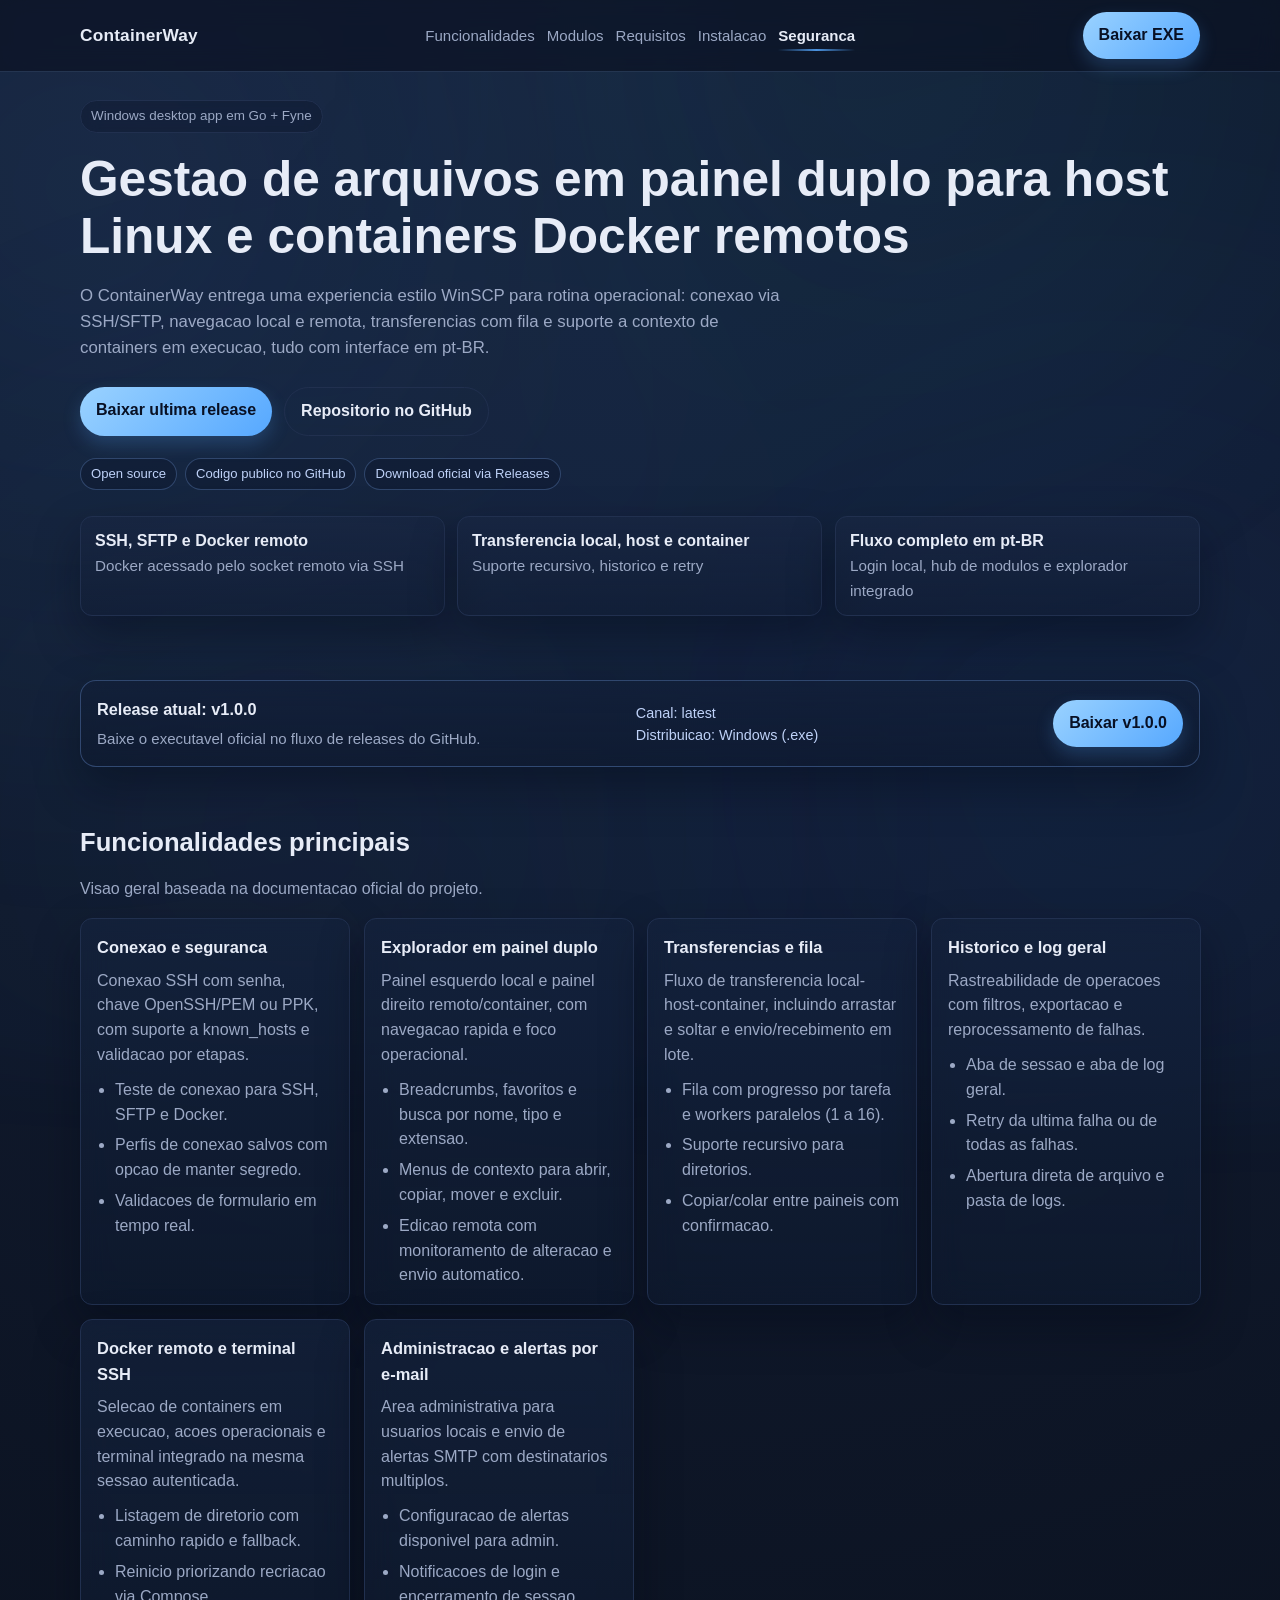
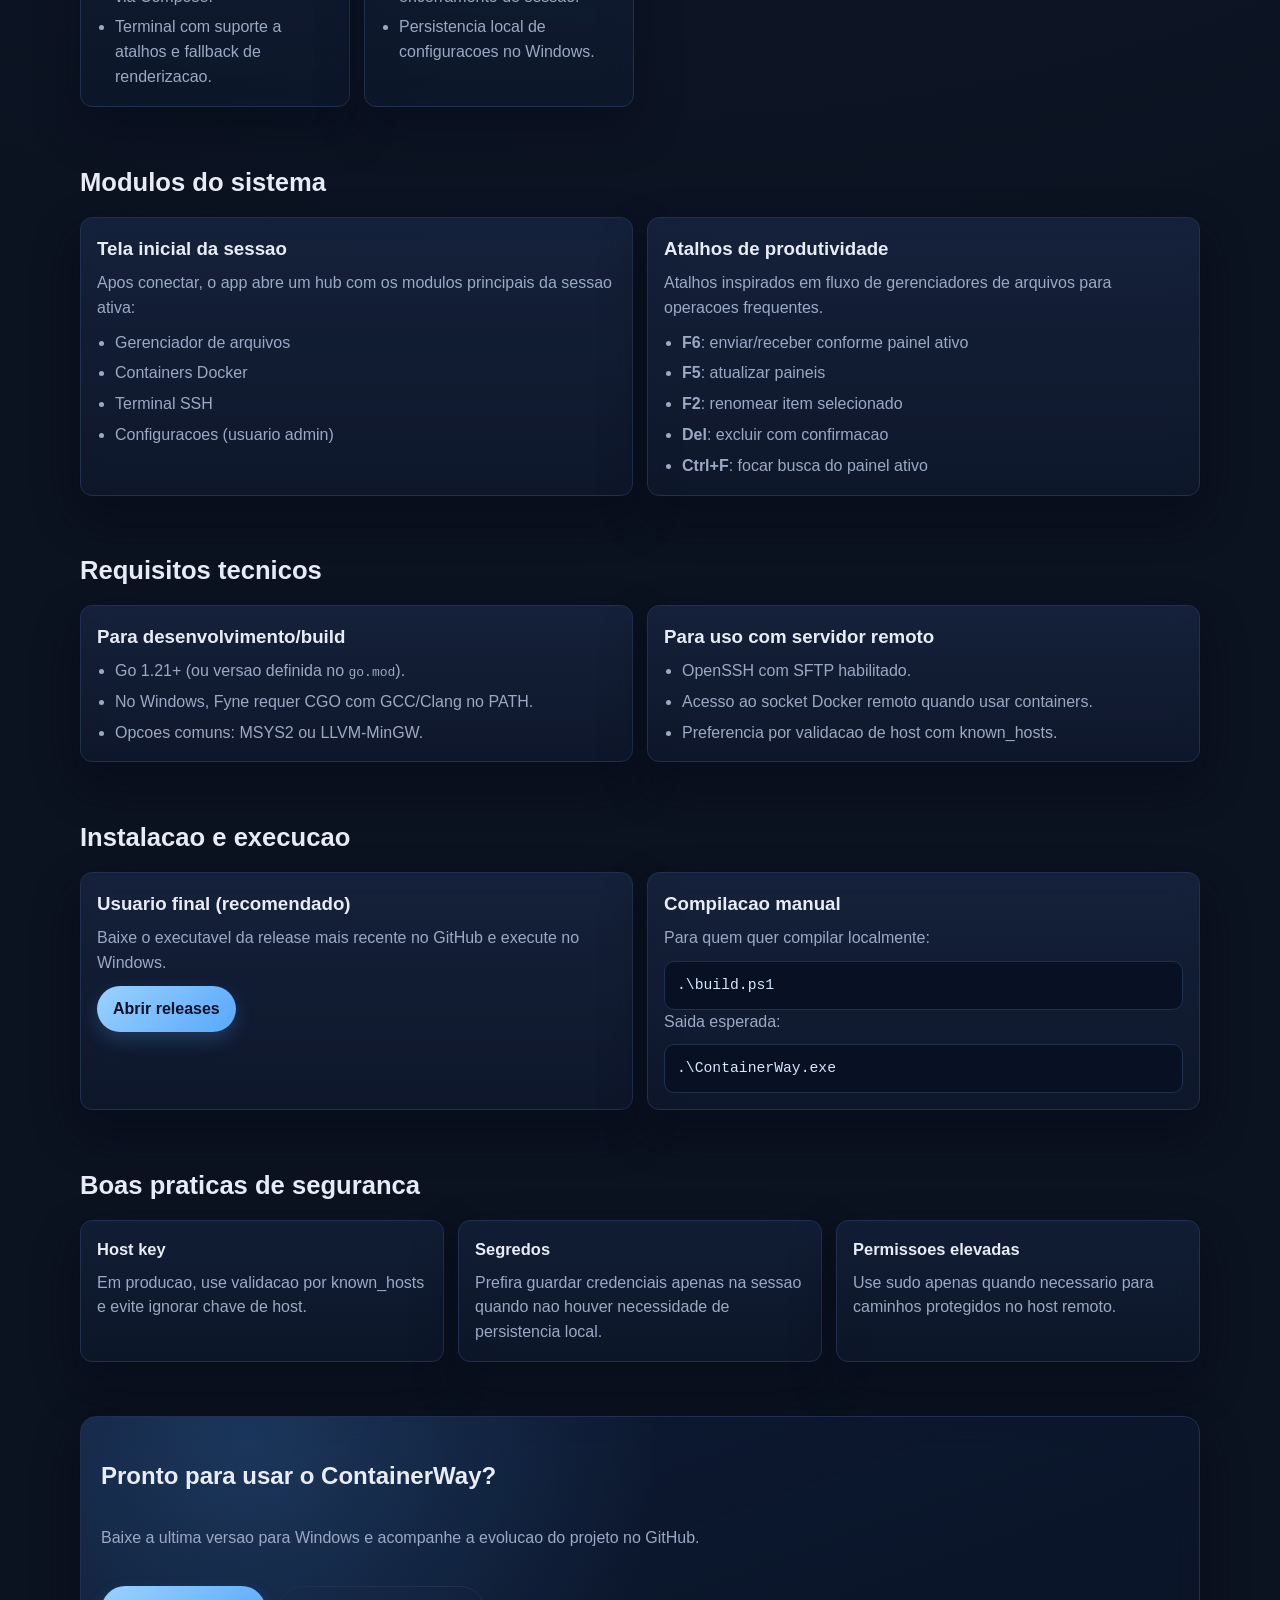
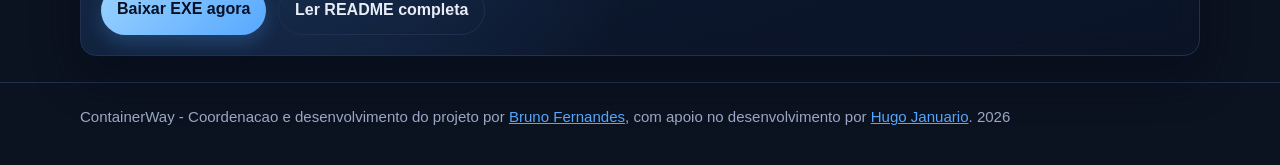
==== index.html @ e338712a "Create GitHub Pages landing for ContainerWay Add a dedicated gh-pages site with a modern, animated l" ====
<!doctype html>
<html lang="pt-BR">
<head>
  <meta charset="UTF-8">
  <meta name="viewport" content="width=device-width, initial-scale=1.0">
  <title>ContainerWay - Gestao de arquivos e containers remotos</title>
  <meta name="description" content="ContainerWay e um gestor de arquivos estilo WinSCP para Windows, com SSH, SFTP e Docker remoto via SSH.">
  <link rel="canonical" href="https://brunohf04.github.io/ContainerWay/">
  <meta property="og:type" content="website">
  <meta property="og:title" content="ContainerWay - Gestao de arquivos e containers remotos">
  <meta property="og:description" content="Gestor de arquivos estilo WinSCP para Windows com SSH, SFTP e Docker remoto via SSH.">
  <meta property="og:url" content="https://brunohf04.github.io/ContainerWay/">
  <meta property="og:image" content="https://raw.githubusercontent.com/BrunoHF04/ContainerWay/main/assets/containerway-banner-simple.png">
  <meta name="twitter:card" content="summary_large_image">
  <meta name="twitter:title" content="ContainerWay - Gestao de arquivos e containers remotos">
  <meta name="twitter:description" content="Gestor de arquivos estilo WinSCP para Windows com SSH, SFTP e Docker remoto via SSH.">
  <meta name="twitter:image" content="https://raw.githubusercontent.com/BrunoHF04/ContainerWay/main/assets/containerway-banner-simple.png">
  <link rel="icon" href="https://raw.githubusercontent.com/BrunoHF04/ContainerWay/main/assets/containerway-icon.png" type="image/png">
  <style>
    :root {
      --bg: #0b1220;
      --bg-soft: #111a2e;
      --bg-soft-2: #131f38;
      --bg-glass: rgba(17, 26, 46, 0.62);
      --text: #e7ecf7;
      --muted: #9ca9c5;
      --primary: #56a8ff;
      --primary-hover: #7ab9ff;
      --border: #21304f;
      --card: #0f182b;
      --shadow: 0 20px 45px rgba(3, 8, 20, 0.38);
      --radius-lg: 16px;
      --radius-md: 12px;
    }
    * { box-sizing: border-box; }
    html { scroll-behavior: smooth; }
    body {
      position: relative;
      overflow-x: hidden;
      margin: 0;
      font-family: "Segoe UI", Roboto, Helvetica, Arial, sans-serif;
      background: radial-gradient(circle at top, #17233d, var(--bg) 55%);
      color: var(--text);
      line-height: 1.55;
      text-rendering: optimizeLegibility;
    }
    body::before,
    body::after {
      content: "";
      position: fixed;
      inset: -20%;
      pointer-events: none;
      z-index: -1;
      filter: blur(48px);
      opacity: 0.35;
      animation: ambient-float 22s ease-in-out infinite alternate;
    }
    body::before {
      background:
        radial-gradient(circle at 20% 30%, rgba(86, 168, 255, 0.28), transparent 42%),
        radial-gradient(circle at 75% 75%, rgba(42, 127, 255, 0.22), transparent 46%);
      transform: translate3d(0, 0, 0) scale(1.04);
    }
    body::after {
      background:
        radial-gradient(circle at 65% 20%, rgba(29, 205, 191, 0.18), transparent 40%),
        radial-gradient(circle at 30% 80%, rgba(86, 168, 255, 0.16), transparent 44%);
      animation-duration: 28s;
      animation-direction: alternate-reverse;
      opacity: 0.28;
    }
    a { color: var(--primary); }
    .container { width: min(1120px, 92%); margin: 0 auto; }
    .tag {
      display: inline-block;
      border: 1px solid var(--border);
      background: rgba(17, 26, 46, 0.46);
      color: var(--muted);
      border-radius: 999px;
      font-size: 0.84rem;
      padding: 5px 10px;
      width: fit-content;
      justify-self: start;
      backdrop-filter: blur(8px) saturate(1.06);
      -webkit-backdrop-filter: blur(8px) saturate(1.06);
    }
    header {
      position: sticky;
      top: 0;
      z-index: 10;
      border-bottom: 1px solid rgba(95, 126, 176, 0.28);
      background: rgba(10, 16, 30, 0.62);
      backdrop-filter: blur(12px) saturate(1.1);
      -webkit-backdrop-filter: blur(12px) saturate(1.1);
      transition: background 220ms ease, border-color 220ms ease;
    }
    .header-inner {
      display: flex;
      align-items: center;
      justify-content: space-between;
      gap: 12px;
      padding: 12px 0;
    }
    .brand { font-size: 1.08rem; font-weight: 700; letter-spacing: 0.2px; }
    .menu {
      display: flex;
      flex-wrap: wrap;
      gap: 12px;
    }
    .menu a {
      text-decoration: none;
      color: var(--muted);
      font-size: 0.94rem;
      position: relative;
      transition: color 180ms ease;
    }
    .menu a::after {
      content: "";
      position: absolute;
      left: 0;
      bottom: -4px;
      width: 100%;
      height: 2px;
      background: linear-gradient(90deg, transparent, var(--primary), transparent);
      transform: scaleX(0);
      transform-origin: center;
      transition: transform 220ms ease;
      opacity: 0.85;
    }
    .menu a:hover { color: var(--text); }
    .menu a:hover::after { transform: scaleX(1); }
    .menu a.active {
      color: var(--text);
      font-weight: 600;
    }
    .menu a.active::after { transform: scaleX(1); }
    .btn {
      display: inline-block;
      text-decoration: none;
      color: #081024;
      background: linear-gradient(135deg, #9ad2ff, #56a8ff);
      padding: 11px 16px;
      border-radius: 999px;
      font-weight: 700;
      box-shadow: 0 8px 18px rgba(86, 168, 255, 0.22);
      transition: transform 160ms ease, filter 160ms ease, box-shadow 160ms ease;
    }
    .btn:hover {
      transform: translateY(-2px);
      filter: saturate(1.08);
      box-shadow: 0 12px 24px rgba(86, 168, 255, 0.3);
    }
    .btn-secondary {
      color: var(--text);
      background: transparent;
      border: 1px solid var(--border);
      box-shadow: none;
    }
    .btn-secondary:hover { background: var(--bg-soft); color: var(--text); }
    .hero {
      padding: 28px 0 36px;
      display: grid;
      gap: 18px;
    }
    h1 {
      margin: 0;
      line-height: 1.15;
      font-size: clamp(2rem, 4vw, 3.1rem);
    }
    .subtitle {
      color: var(--muted);
      max-width: 76ch;
      font-size: 1.05rem;
      margin: 0;
    }
    .actions { display: flex; flex-wrap: wrap; gap: 12px; margin-top: 8px; }
    .trust-points {
      margin-top: 4px;
      display: flex;
      flex-wrap: wrap;
      gap: 8px;
    }
    .trust-points span {
      border: 1px solid rgba(92, 124, 179, 0.42);
      background: rgba(15, 26, 48, 0.52);
      color: #bfd2f8;
      border-radius: 999px;
      padding: 5px 10px;
      font-size: 0.82rem;
      backdrop-filter: blur(8px);
      -webkit-backdrop-filter: blur(8px);
    }
    .stats {
      margin-top: 8px;
      display: grid;
      gap: 12px;
      grid-template-columns: repeat(auto-fit, minmax(200px, 1fr));
    }
    .stat {
      border: 1px solid var(--border);
      border-radius: var(--radius-md);
      padding: 12px 14px;
      background: linear-gradient(180deg, rgba(24, 38, 66, 0.74), rgba(17, 29, 53, 0.58));
      box-shadow: var(--shadow);
      transition: transform 200ms ease, border-color 200ms ease;
      backdrop-filter: blur(12px) saturate(1.05);
      -webkit-backdrop-filter: blur(12px) saturate(1.05);
      position: relative;
      isolation: isolate;
      overflow: hidden;
    }
    .stat::after {
      content: "";
      position: absolute;
      inset: 0;
      pointer-events: none;
      z-index: 0;
      background: radial-gradient(180px circle at var(--mx, 50%) var(--my, 50%), rgba(110, 193, 255, 0.2), transparent 62%);
      opacity: 0;
      transition: opacity 220ms ease;
    }
    .stat > * { position: relative; z-index: 1; }
    .stat:hover {
      transform: translateY(-4px);
      border-color: #3b5e95;
    }
    .stat:hover::after { opacity: 1; }
    .stat strong { display: block; font-size: 1rem; }
    .stat span { color: var(--muted); font-size: 0.95rem; }
    .section { padding: 28px 0; }
    .release-strip {
      border: 1px solid rgba(90, 125, 184, 0.45);
      background: linear-gradient(180deg, rgba(18, 31, 56, 0.72), rgba(14, 24, 44, 0.58));
      border-radius: var(--radius-lg);
      padding: 16px;
      display: grid;
      grid-template-columns: 1.3fr 1fr auto;
      gap: 12px;
      align-items: center;
      box-shadow: var(--shadow);
      backdrop-filter: blur(12px) saturate(1.07);
      -webkit-backdrop-filter: blur(12px) saturate(1.07);
    }
    .release-strip strong { font-size: 1.02rem; }
    .release-strip p {
      margin: 4px 0 0;
      color: var(--muted);
      font-size: 0.94rem;
    }
    .release-meta {
      color: #bfd2f8;
      font-size: 0.9rem;
    }
    .section h2 {
      margin: 0 0 14px;
      font-size: clamp(1.35rem, 2vw, 1.8rem);
    }
    .section-intro {
      margin: 0 0 16px;
      color: var(--muted);
      max-width: 75ch;
    }
    .grid {
      display: grid;
      grid-template-columns: repeat(auto-fit, minmax(240px, 1fr));
      gap: 14px;
    }
    .card {
      background: linear-gradient(180deg, rgba(20, 34, 60, 0.74), rgba(14, 26, 47, 0.58));
      border: 1px solid var(--border);
      border-radius: var(--radius-md);
      padding: 16px;
      box-shadow: var(--shadow);
      transition: transform 220ms ease, border-color 220ms ease, background 220ms ease;
      position: relative;
      overflow: hidden;
      backdrop-filter: blur(14px) saturate(1.07);
      -webkit-backdrop-filter: blur(14px) saturate(1.07);
    }
    .card::before {
      content: "";
      position: absolute;
      inset: -40% auto auto -15%;
      width: 220px;
      height: 220px;
      background: radial-gradient(circle, rgba(86, 168, 255, 0.17), transparent 58%);
      opacity: 0;
      transition: opacity 240ms ease;
      pointer-events: none;
    }
    .card::after {
      content: "";
      position: absolute;
      inset: 0;
      pointer-events: none;
      z-index: 0;
      background: radial-gradient(200px circle at var(--mx, 50%) var(--my, 50%), rgba(110, 193, 255, 0.2), transparent 64%);
      opacity: 0;
      transition: opacity 220ms ease;
    }
    .card > * { position: relative; z-index: 1; }
    .card:hover {
      transform: translateY(-5px);
      border-color: #4065a0;
    }
    .card:hover::before { opacity: 1; }
    .card:hover::after { opacity: 1; }
    .card h3 {
      margin: 0 0 8px;
      font-size: 1.03rem;
    }
    .card p { margin: 0; color: var(--muted); }
    .card ul {
      margin: 10px 0 0;
      padding-left: 18px;
      color: var(--muted);
    }
    .card li + li { margin-top: 6px; }
    .split {
      display: grid;
      gap: 14px;
      grid-template-columns: repeat(auto-fit, minmax(280px, 1fr));
    }
    .panel {
      border: 1px solid var(--border);
      background: linear-gradient(180deg, rgba(25, 39, 68, 0.74), rgba(16, 27, 50, 0.58));
      border-radius: var(--radius-md);
      padding: 16px;
      box-shadow: var(--shadow);
      transition: transform 220ms ease, border-color 220ms ease;
      backdrop-filter: blur(14px) saturate(1.06);
      -webkit-backdrop-filter: blur(14px) saturate(1.06);
      position: relative;
      isolation: isolate;
      overflow: hidden;
    }
    .panel::after {
      content: "";
      position: absolute;
      inset: 0;
      pointer-events: none;
      z-index: 0;
      background: radial-gradient(210px circle at var(--mx, 50%) var(--my, 50%), rgba(110, 193, 255, 0.18), transparent 64%);
      opacity: 0;
      transition: opacity 220ms ease;
    }
    .panel > * { position: relative; z-index: 1; }
    .panel:hover {
      transform: translateY(-4px);
      border-color: #4268a4;
    }
    .panel:hover::after { opacity: 1; }
    .panel h3 { margin: 0 0 8px; }
    .panel p { margin: 0 0 10px; color: var(--muted); }
    .panel ul { margin: 0; padding-left: 18px; color: var(--muted); }
    .panel li + li { margin-top: 6px; }
    pre {
      margin: 10px 0 0;
      padding: 12px;
      border-radius: 10px;
      background: #081023;
      border: 1px solid var(--border);
      overflow-x: auto;
      color: #d6e7ff;
      font-size: 0.92rem;
    }
    .cta-final {
      margin: 26px 0 10px;
      border: 1px solid var(--border);
      border-radius: var(--radius-lg);
      padding: 20px;
      background:
        radial-gradient(circle at 15% 12%, rgba(86, 168, 255, 0.2), transparent 42%),
        linear-gradient(160deg, rgba(16, 33, 65, 0.62), rgba(11, 22, 45, 0.5));
      display: grid;
      gap: 12px;
      box-shadow: var(--shadow);
      backdrop-filter: blur(14px) saturate(1.08);
      -webkit-backdrop-filter: blur(14px) saturate(1.08);
    }
    .reveal {
      opacity: 0;
      transform: translateY(22px);
      transition: opacity 560ms cubic-bezier(.22,.61,.36,1), transform 560ms cubic-bezier(.22,.61,.36,1);
    }
    .reveal.in-view {
      opacity: 1;
      transform: translateY(0);
    }
    .reveal-stage {
      opacity: 0;
      transform: translateY(18px) scale(0.985);
      filter: blur(3px);
      transition:
        opacity 620ms cubic-bezier(.22,.61,.36,1),
        transform 620ms cubic-bezier(.22,.61,.36,1),
        filter 620ms cubic-bezier(.22,.61,.36,1);
      will-change: opacity, transform, filter;
    }
    .reveal-stage.in-view {
      opacity: 1;
      transform: translateY(0) scale(1);
      filter: blur(0);
    }
    @keyframes fade-up {
      from { opacity: 0; transform: translateY(18px); }
      to { opacity: 1; transform: translateY(0); }
    }
    @keyframes ambient-float {
      0% { transform: translate3d(-2%, -1%, 0) scale(1.03); }
      50% { transform: translate3d(2%, 1.5%, 0) scale(1.07); }
      100% { transform: translate3d(-1%, 2%, 0) scale(1.05); }
    }
    @media (prefers-reduced-motion: reduce) {
      *, *::before, *::after {
        animation: none !important;
        transition: none !important;
      }
      .reveal, .reveal-stage { opacity: 1; transform: none; filter: none; }
    }
    @media (max-width: 930px) {
      .header-inner { justify-content: center; }
      .menu { justify-content: center; }
    }
    @media (max-width: 640px) {
      .header-inner { padding: 10px 0; }
      .hero { padding-top: 18px; }
      .actions .btn { width: 100%; text-align: center; }
    }
    @media (max-width: 900px) {
      .release-strip {
        grid-template-columns: 1fr;
      }
      .release-strip .btn {
        width: fit-content;
      }
    }
    footer {
      border-top: 1px solid var(--border);
      margin-top: 26px;
      padding: 22px 0 36px;
      color: var(--muted);
      font-size: 0.94rem;
    }
    .to-top {
      position: fixed;
      right: 22px;
      bottom: 22px;
      z-index: 40;
      border: 1px solid rgba(101, 138, 196, 0.5);
      background: rgba(16, 27, 49, 0.72);
      color: var(--text);
      border-radius: 999px;
      width: 48px;
      height: 48px;
      display: inline-flex;
      align-items: center;
      justify-content: center;
      font-size: 1.3rem;
      font-weight: 700;
      line-height: 1;
      cursor: pointer;
      opacity: 0;
      transform: translateY(10px);
      pointer-events: none;
      box-shadow: 0 10px 25px rgba(6, 11, 24, 0.38);
      backdrop-filter: blur(10px) saturate(1.08);
      -webkit-backdrop-filter: blur(10px) saturate(1.08);
      transition: opacity 220ms ease, transform 220ms ease, background 200ms ease;
    }
    .to-top:hover {
      background: rgba(24, 41, 73, 0.85);
      transform: translateY(7px);
    }
    .to-top.show {
      opacity: 1;
      transform: translateY(0);
      pointer-events: auto;
    }
    @media (max-width: 640px) {
      .to-top {
        right: 14px;
        bottom: 14px;
        width: 44px;
        height: 44px;
        font-size: 1.2rem;
      }
    }
  </style>
</head>
<body>
  <header>
    <div class="container header-inner">
      <div class="brand">ContainerWay</div>
      <nav class="menu" aria-label="Navegacao principal">
        <a href="#funcionalidades">Funcionalidades</a>
        <a href="#modulos">Modulos</a>
        <a href="#requisitos">Requisitos</a>
        <a href="#instalacao">Instalacao</a>
        <a href="#seguranca">Seguranca</a>
      </nav>
      <a class="btn" href="https://github.com/BrunoHF04/ContainerWay/releases/latest" target="_blank" rel="noopener noreferrer">Baixar EXE</a>
    </div>
  </header>

  <main class="container">
    <section class="hero reveal">
      <span class="tag">Windows desktop app em Go + Fyne</span>
      <h1>Gestao de arquivos em painel duplo para host Linux e containers Docker remotos</h1>
      <p class="subtitle">
        O ContainerWay entrega uma experiencia estilo WinSCP para rotina operacional: conexao via SSH/SFTP, navegacao local e remota,
        transferencias com fila e suporte a contexto de containers em execucao, tudo com interface em pt-BR.
      </p>
      <div class="actions">
        <a class="btn" href="https://github.com/BrunoHF04/ContainerWay/releases/latest" target="_blank" rel="noopener noreferrer">Baixar ultima release</a>
        <a class="btn btn-secondary" href="https://github.com/BrunoHF04/ContainerWay" target="_blank" rel="noopener noreferrer">Repositorio no GitHub</a>
      </div>
      <div class="trust-points">
        <span>Open source</span>
        <span>Codigo publico no GitHub</span>
        <span>Download oficial via Releases</span>
      </div>
      <div class="stats">
        <div class="stat"><strong>SSH, SFTP e Docker remoto</strong><span>Docker acessado pelo socket remoto via SSH</span></div>
        <div class="stat"><strong>Transferencia local, host e container</strong><span>Suporte recursivo, historico e retry</span></div>
        <div class="stat"><strong>Fluxo completo em pt-BR</strong><span>Login local, hub de modulos e explorador integrado</span></div>
      </div>
    </section>

    <section id="release" class="section reveal">
      <div class="release-strip">
        <div>
          <strong>Release atual: v1.0.0</strong>
          <p>Baixe o executavel oficial no fluxo de releases do GitHub.</p>
        </div>
        <div class="release-meta">
          Canal: latest<br>
          Distribuicao: Windows (.exe)
        </div>
        <a class="btn" href="https://github.com/BrunoHF04/ContainerWay/releases/latest" target="_blank" rel="noopener noreferrer">Baixar v1.0.0</a>
      </div>
    </section>

    <section id="funcionalidades" class="section reveal">
      <h2>Funcionalidades principais</h2>
      <p class="section-intro">Visao geral baseada na documentacao oficial do projeto.</p>
      <div class="grid">
        <article class="card">
          <h3>Conexao e seguranca</h3>
          <p>Conexao SSH com senha, chave OpenSSH/PEM ou PPK, com suporte a known_hosts e validacao por etapas.</p>
          <ul>
            <li>Teste de conexao para SSH, SFTP e Docker.</li>
            <li>Perfis de conexao salvos com opcao de manter segredo.</li>
            <li>Validacoes de formulario em tempo real.</li>
          </ul>
        </article>
        <article class="card">
          <h3>Explorador em painel duplo</h3>
          <p>Painel esquerdo local e painel direito remoto/container, com navegacao rapida e foco operacional.</p>
          <ul>
            <li>Breadcrumbs, favoritos e busca por nome, tipo e extensao.</li>
            <li>Menus de contexto para abrir, copiar, mover e excluir.</li>
            <li>Edicao remota com monitoramento de alteracao e envio automatico.</li>
          </ul>
        </article>
        <article class="card">
          <h3>Transferencias e fila</h3>
          <p>Fluxo de transferencia local-host-container, incluindo arrastar e soltar e envio/recebimento em lote.</p>
          <ul>
            <li>Fila com progresso por tarefa e workers paralelos (1 a 16).</li>
            <li>Suporte recursivo para diretorios.</li>
            <li>Copiar/colar entre paineis com confirmacao.</li>
          </ul>
        </article>
        <article class="card">
          <h3>Historico e log geral</h3>
          <p>Rastreabilidade de operacoes com filtros, exportacao e reprocessamento de falhas.</p>
          <ul>
            <li>Aba de sessao e aba de log geral.</li>
            <li>Retry da ultima falha ou de todas as falhas.</li>
            <li>Abertura direta de arquivo e pasta de logs.</li>
          </ul>
        </article>
        <article class="card">
          <h3>Docker remoto e terminal SSH</h3>
          <p>Selecao de containers em execucao, acoes operacionais e terminal integrado na mesma sessao autenticada.</p>
          <ul>
            <li>Listagem de diretorio com caminho rapido e fallback.</li>
            <li>Reinicio priorizando recriacao via Compose.</li>
            <li>Terminal com suporte a atalhos e fallback de renderizacao.</li>
          </ul>
        </article>
        <article class="card">
          <h3>Administracao e alertas por e-mail</h3>
          <p>Area administrativa para usuarios locais e envio de alertas SMTP com destinatarios multiplos.</p>
          <ul>
            <li>Configuracao de alertas disponivel para admin.</li>
            <li>Notificacoes de login e encerramento de sessao.</li>
            <li>Persistencia local de configuracoes no Windows.</li>
          </ul>
        </article>
      </div>
    </section>

    <section id="modulos" class="section reveal">
      <h2>Modulos do sistema</h2>
      <div class="split">
        <article class="panel">
          <h3>Tela inicial da sessao</h3>
          <p>Apos conectar, o app abre um hub com os modulos principais da sessao ativa:</p>
          <ul>
            <li>Gerenciador de arquivos</li>
            <li>Containers Docker</li>
            <li>Terminal SSH</li>
            <li>Configuracoes (usuario admin)</li>
          </ul>
        </article>
        <article class="panel">
          <h3>Atalhos de produtividade</h3>
          <p>Atalhos inspirados em fluxo de gerenciadores de arquivos para operacoes frequentes.</p>
          <ul>
            <li><strong>F6</strong>: enviar/receber conforme painel ativo</li>
            <li><strong>F5</strong>: atualizar paineis</li>
            <li><strong>F2</strong>: renomear item selecionado</li>
            <li><strong>Del</strong>: excluir com confirmacao</li>
            <li><strong>Ctrl+F</strong>: focar busca do painel ativo</li>
          </ul>
        </article>
      </div>
    </section>

    <section id="requisitos" class="section reveal">
      <h2>Requisitos tecnicos</h2>
      <div class="split">
        <article class="panel">
          <h3>Para desenvolvimento/build</h3>
          <ul>
            <li>Go 1.21+ (ou versao definida no <code>go.mod</code>).</li>
            <li>No Windows, Fyne requer CGO com GCC/Clang no PATH.</li>
            <li>Opcoes comuns: MSYS2 ou LLVM-MinGW.</li>
          </ul>
        </article>
        <article class="panel">
          <h3>Para uso com servidor remoto</h3>
          <ul>
            <li>OpenSSH com SFTP habilitado.</li>
            <li>Acesso ao socket Docker remoto quando usar containers.</li>
            <li>Preferencia por validacao de host com known_hosts.</li>
          </ul>
        </article>
      </div>
    </section>

    <section id="instalacao" class="section reveal">
      <h2>Instalacao e execucao</h2>
      <div class="split">
        <article class="panel">
          <h3>Usuario final (recomendado)</h3>
          <p>Baixe o executavel da release mais recente no GitHub e execute no Windows.</p>
          <div class="actions">
            <a class="btn" href="https://github.com/BrunoHF04/ContainerWay/releases/latest" target="_blank" rel="noopener noreferrer">Abrir releases</a>
          </div>
        </article>
        <article class="panel">
          <h3>Compilacao manual</h3>
          <p>Para quem quer compilar localmente:</p>
          <pre>.\build.ps1</pre>
          <p>Saida esperada:</p>
          <pre>.\ContainerWay.exe</pre>
        </article>
      </div>
    </section>

    <section id="seguranca" class="section reveal">
      <h2>Boas praticas de seguranca</h2>
      <div class="grid">
        <article class="card">
          <h3>Host key</h3>
          <p>Em producao, use validacao por known_hosts e evite ignorar chave de host.</p>
        </article>
        <article class="card">
          <h3>Segredos</h3>
          <p>Prefira guardar credenciais apenas na sessao quando nao houver necessidade de persistencia local.</p>
        </article>
        <article class="card">
          <h3>Permissoes elevadas</h3>
          <p>Use sudo apenas quando necessario para caminhos protegidos no host remoto.</p>
        </article>
      </div>
    </section>

    <section class="cta-final reveal">
      <h2>Pronto para usar o ContainerWay?</h2>
      <p class="section-intro">
        Baixe a ultima versao para Windows e acompanhe a evolucao do projeto no GitHub.
      </p>
      <div class="actions">
        <a class="btn" href="https://github.com/BrunoHF04/ContainerWay/releases/latest" target="_blank" rel="noopener noreferrer">Baixar EXE agora</a>
        <a class="btn btn-secondary" href="https://github.com/BrunoHF04/ContainerWay/blob/main/README.md" target="_blank" rel="noopener noreferrer">Ler README completa</a>
      </div>
    </section>
  </main>

  <footer>
    <div class="container">
      ContainerWay - Coordenacao e desenvolvimento do projeto por <a href="https://bruno-fernandes.online" target="_blank" rel="noopener noreferrer">Bruno Fernandes</a>, com apoio no desenvolvimento por <a href="https://hugojanuario.online" target="_blank" rel="noopener noreferrer">Hugo Januario</a>. <span id="year"></span>
    </div>
  </footer>
  <button class="to-top" id="toTopButton" type="button" aria-label="Voltar ao inicio da pagina" title="Voltar ao inicio">&#8593;</button>

  <script>
    document.getElementById("year").textContent = new Date().getFullYear();

    const revealTargets = document.querySelectorAll(".reveal");
    const observer = new IntersectionObserver((entries) => {
      for (const entry of entries) {
        if (entry.isIntersecting) {
          entry.target.classList.add("in-view");
          observer.unobserve(entry.target);
        }
      }
    }, {
      threshold: 0.22,
      rootMargin: "0px 0px -12% 0px"
    });
    revealTargets.forEach((target) => observer.observe(target));

    const stagedTargets = document.querySelectorAll(
      ".hero > *, .stats .stat, .grid .card, .split .panel, .cta-final .actions > *"
    );
    stagedTargets.forEach((element, index) => {
      element.classList.add("reveal-stage");
      element.style.transitionDelay = `${(index % 6) * 70}ms`;
    });

    const stagedObserver = new IntersectionObserver((entries) => {
      for (const entry of entries) {
        if (entry.isIntersecting) {
          entry.target.classList.add("in-view");
          stagedObserver.unobserve(entry.target);
        }
      }
    }, {
      threshold: 0.28,
      rootMargin: "0px 0px -10% 0px"
    });
    stagedTargets.forEach((target) => stagedObserver.observe(target));

    const glowCards = document.querySelectorAll(".stat, .card, .panel");
    glowCards.forEach((card) => {
      card.addEventListener("mousemove", (event) => {
        const rect = card.getBoundingClientRect();
        const x = event.clientX - rect.left;
        const y = event.clientY - rect.top;
        card.style.setProperty("--mx", `${x}px`);
        card.style.setProperty("--my", `${y}px`);
      });
    });

    const toTopButton = document.getElementById("toTopButton");
    const toggleToTopButton = () => {
      const shouldShow = window.scrollY > 320;
      toTopButton.classList.toggle("show", shouldShow);
    };
    window.addEventListener("scroll", toggleToTopButton, { passive: true });
    toggleToTopButton();

    toTopButton.addEventListener("click", () => {
      window.scrollTo({ top: 0, behavior: "smooth" });
    });

    const navLinks = document.querySelectorAll(".menu a");
    const sectionMap = new Map();
    navLinks.forEach((link) => {
      const hash = link.getAttribute("href");
      if (hash && hash.startsWith("#")) {
        const section = document.querySelector(hash);
        if (section) sectionMap.set(section, link);
      }
    });
    const navObserver = new IntersectionObserver((entries) => {
      entries.forEach((entry) => {
        const link = sectionMap.get(entry.target);
        if (!link) return;
        if (entry.isIntersecting) {
          navLinks.forEach((item) => item.classList.remove("active"));
          link.classList.add("active");
        }
      });
    }, {
      threshold: 0.55,
      rootMargin: "-20% 0px -30% 0px"
    });
    sectionMap.forEach((_, section) => navObserver.observe(section));
  </script>
</body>
</html>
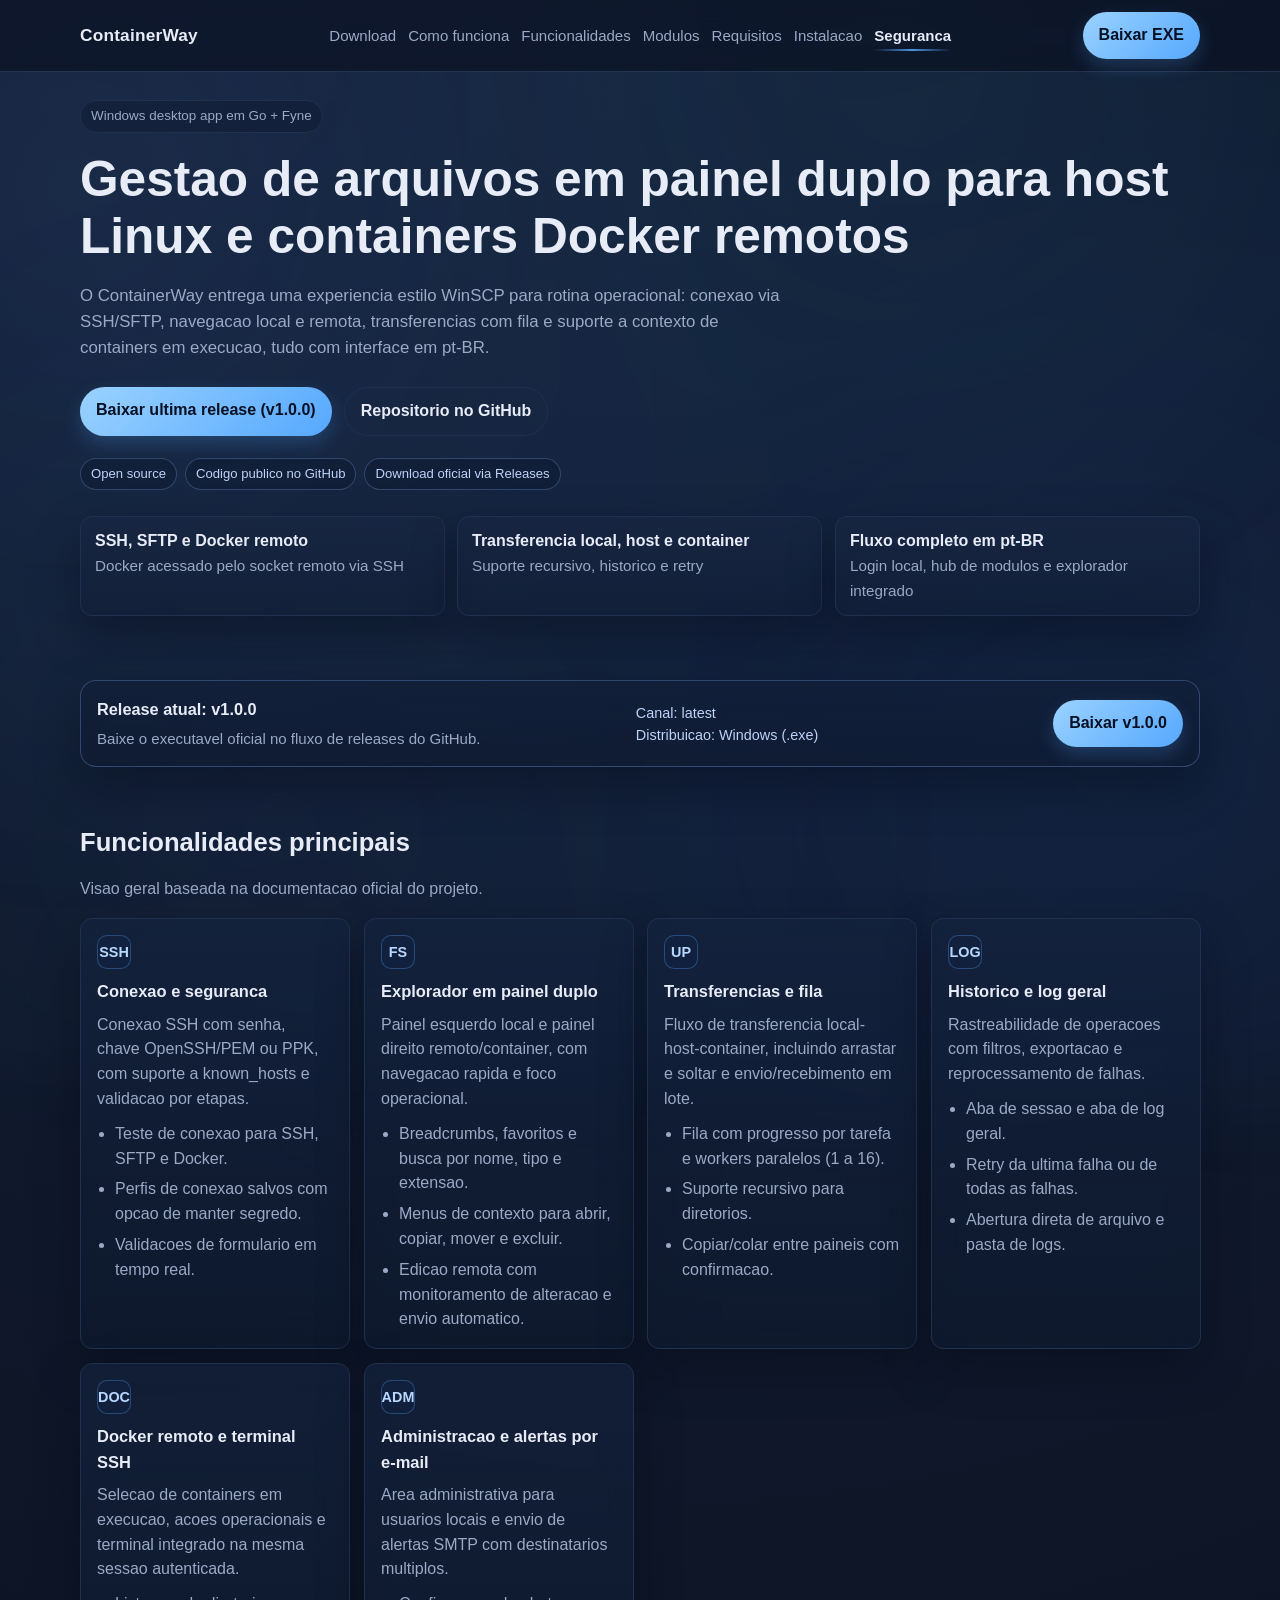
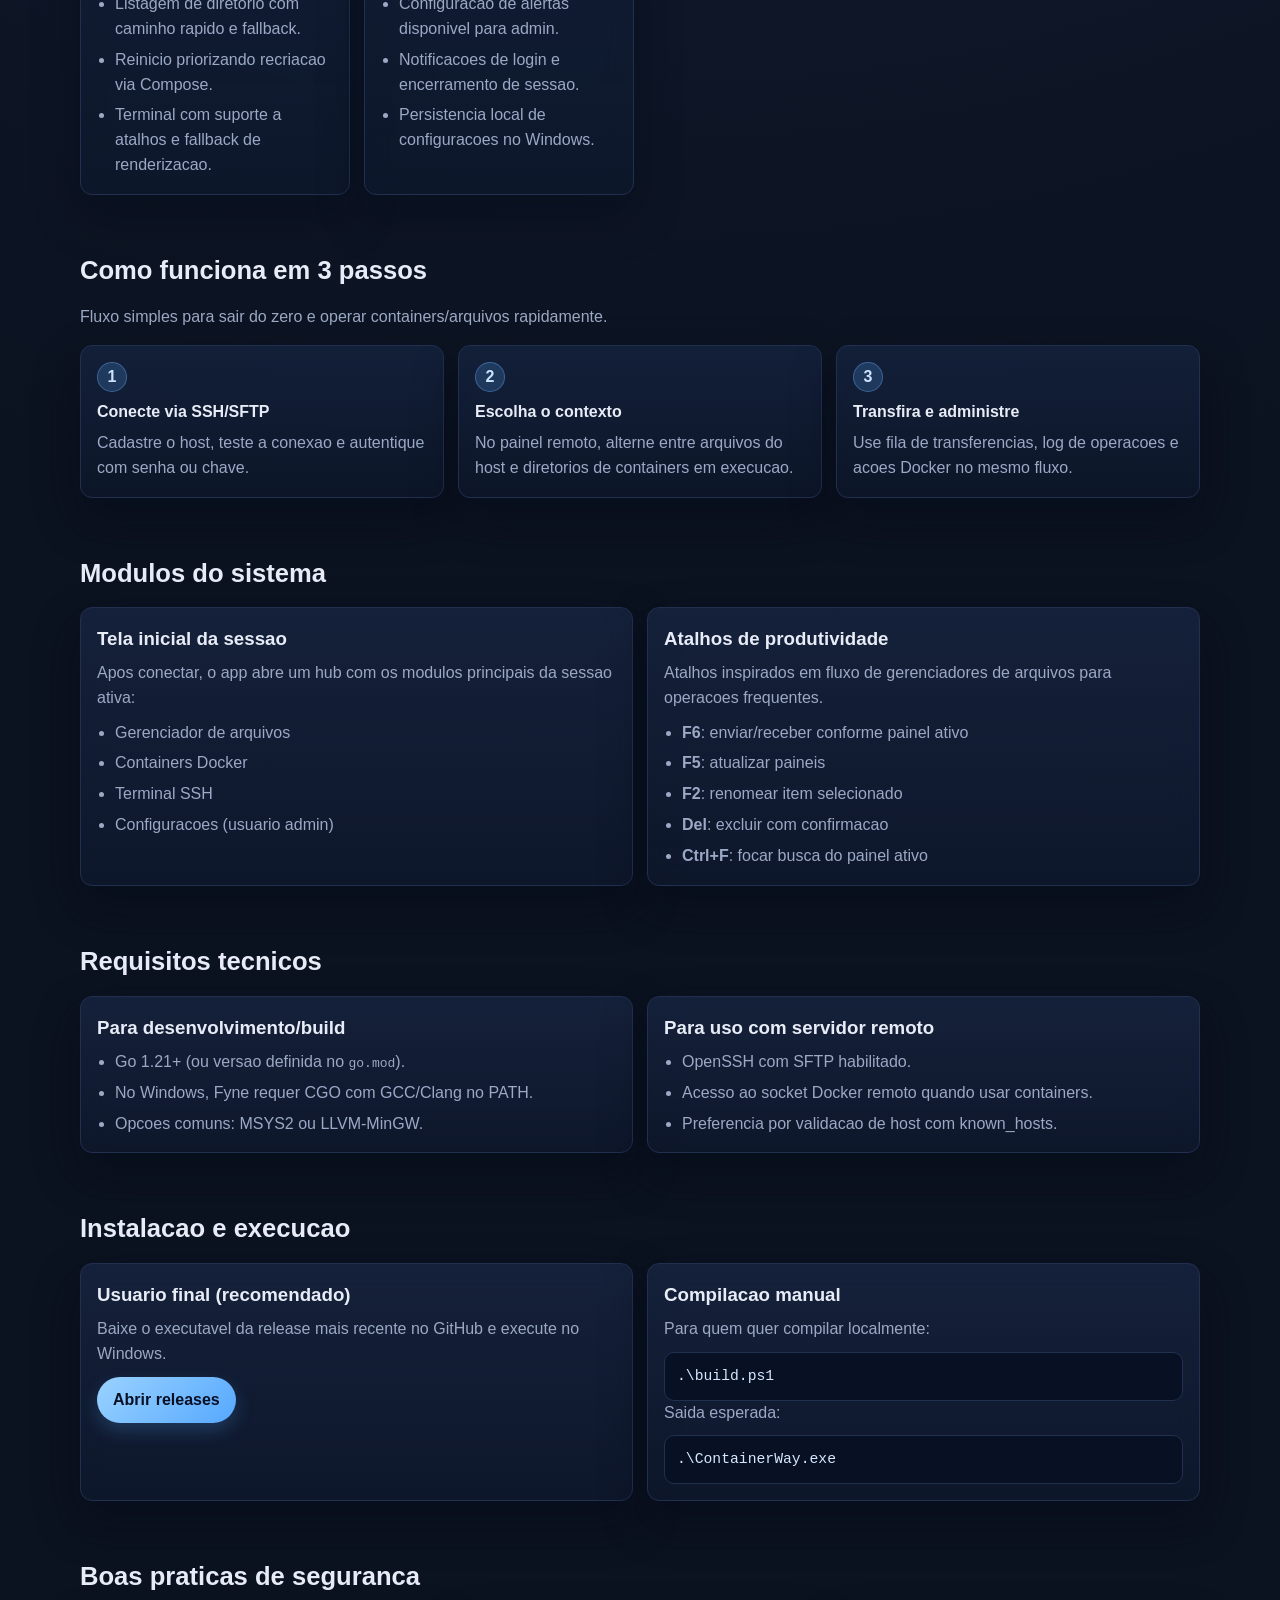
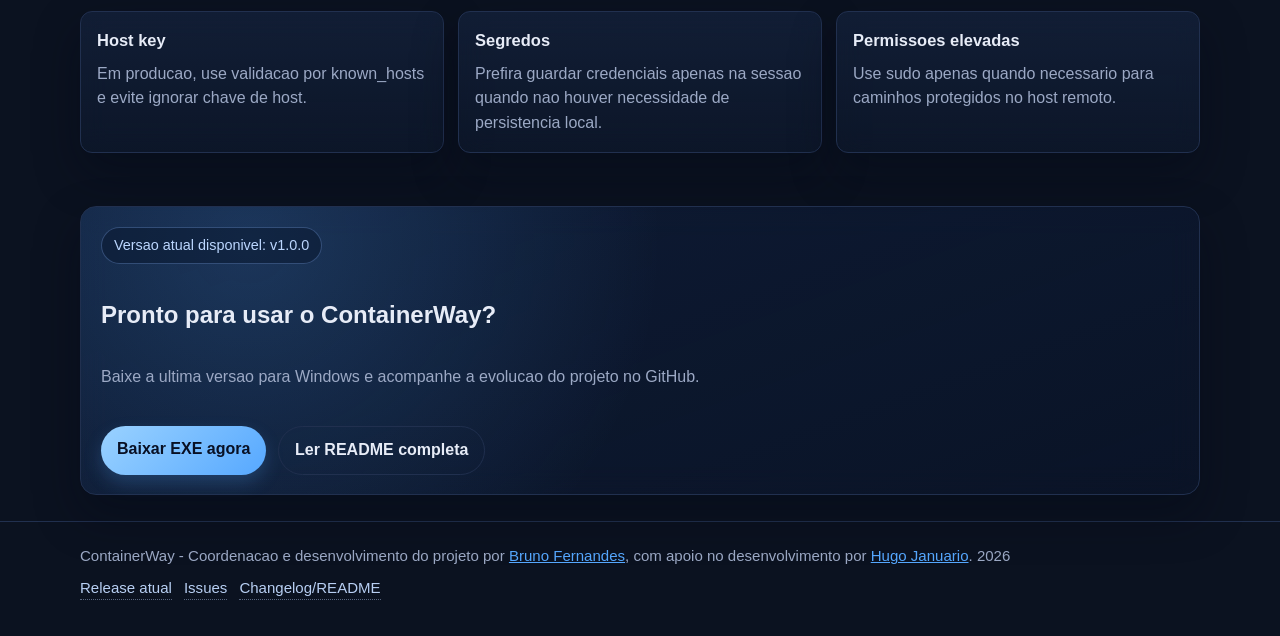
==== commit 43a8db7b: "Improve gh-pages landing with clearer download flow. Highlight the latest release CTA, add a 3-step " ====
--- a/index.html
+++ b/index.html
@@ -309,6 +309,20 @@
       margin: 0 0 8px;
       font-size: 1.03rem;
     }
+    .card-icon {
+      display: inline-flex;
+      align-items: center;
+      justify-content: center;
+      width: 34px;
+      height: 34px;
+      margin-bottom: 10px;
+      border-radius: 10px;
+      border: 1px solid rgba(86, 168, 255, 0.32);
+      background: rgba(18, 34, 63, 0.72);
+      color: #b9d8ff;
+      font-weight: 700;
+      font-size: 0.9rem;
+    }
     .card p { margin: 0; color: var(--muted); }
     .card ul {
       margin: 10px 0 0;
@@ -377,6 +391,66 @@
       box-shadow: var(--shadow);
       backdrop-filter: blur(14px) saturate(1.08);
       -webkit-backdrop-filter: blur(14px) saturate(1.08);
+    }
+    .cta-kicker {
+      display: inline-flex;
+      align-items: center;
+      gap: 8px;
+      width: fit-content;
+      color: #bcd7ff;
+      font-size: 0.9rem;
+      border: 1px solid rgba(95, 131, 188, 0.45);
+      border-radius: 999px;
+      padding: 6px 12px;
+      background: rgba(12, 26, 50, 0.58);
+    }
+    .steps {
+      display: grid;
+      grid-template-columns: repeat(auto-fit, minmax(220px, 1fr));
+      gap: 14px;
+    }
+    .step {
+      border: 1px solid var(--border);
+      border-radius: var(--radius-md);
+      background: linear-gradient(180deg, rgba(22, 37, 66, 0.72), rgba(14, 25, 46, 0.58));
+      padding: 16px;
+      box-shadow: var(--shadow);
+    }
+    .step-number {
+      display: inline-flex;
+      align-items: center;
+      justify-content: center;
+      width: 30px;
+      height: 30px;
+      border-radius: 999px;
+      background: rgba(86, 168, 255, 0.2);
+      color: #cde3ff;
+      font-weight: 700;
+      margin-bottom: 8px;
+      border: 1px solid rgba(95, 143, 214, 0.5);
+    }
+    .step h3 {
+      margin: 0 0 6px;
+      font-size: 1rem;
+    }
+    .step p {
+      margin: 0;
+      color: var(--muted);
+    }
+    .footer-links {
+      margin-top: 8px;
+      display: flex;
+      flex-wrap: wrap;
+      gap: 12px;
+    }
+    .footer-links a {
+      color: #b8cff3;
+      text-decoration: none;
+      border-bottom: 1px dotted rgba(184, 207, 243, 0.45);
+    }
+    .footer-links a:hover {
+      color: #d9e9ff;
+      border-bottom-color: rgba(217, 233, 255, 0.8);
     }
     .reveal {
       opacity: 0;
@@ -493,6 +567,8 @@
     <div class="container header-inner">
       <div class="brand">ContainerWay</div>
       <nav class="menu" aria-label="Navegacao principal">
+        <a href="#release">Download</a>
+        <a href="#como-funciona">Como funciona</a>
         <a href="#funcionalidades">Funcionalidades</a>
         <a href="#modulos">Modulos</a>
         <a href="#requisitos">Requisitos</a>
@@ -512,7 +588,7 @@
         transferencias com fila e suporte a contexto de containers em execucao, tudo com interface em pt-BR.
       </p>
       <div class="actions">
-        <a class="btn" href="https://github.com/BrunoHF04/ContainerWay/releases/latest" target="_blank" rel="noopener noreferrer">Baixar ultima release</a>
+        <a class="btn" href="https://github.com/BrunoHF04/ContainerWay/releases/latest" target="_blank" rel="noopener noreferrer">Baixar ultima release (v1.0.0)</a>
         <a class="btn btn-secondary" href="https://github.com/BrunoHF04/ContainerWay" target="_blank" rel="noopener noreferrer">Repositorio no GitHub</a>
       </div>
       <div class="trust-points">
@@ -546,6 +622,7 @@
       <p class="section-intro">Visao geral baseada na documentacao oficial do projeto.</p>
       <div class="grid">
         <article class="card">
+          <span class="card-icon" aria-hidden="true">SSH</span>
           <h3>Conexao e seguranca</h3>
           <p>Conexao SSH com senha, chave OpenSSH/PEM ou PPK, com suporte a known_hosts e validacao por etapas.</p>
           <ul>
@@ -555,6 +632,7 @@
           </ul>
         </article>
         <article class="card">
+          <span class="card-icon" aria-hidden="true">FS</span>
           <h3>Explorador em painel duplo</h3>
           <p>Painel esquerdo local e painel direito remoto/container, com navegacao rapida e foco operacional.</p>
           <ul>
@@ -564,6 +642,7 @@
           </ul>
         </article>
         <article class="card">
+          <span class="card-icon" aria-hidden="true">UP</span>
           <h3>Transferencias e fila</h3>
           <p>Fluxo de transferencia local-host-container, incluindo arrastar e soltar e envio/recebimento em lote.</p>
           <ul>
@@ -573,6 +652,7 @@
           </ul>
         </article>
         <article class="card">
+          <span class="card-icon" aria-hidden="true">LOG</span>
           <h3>Historico e log geral</h3>
           <p>Rastreabilidade de operacoes com filtros, exportacao e reprocessamento de falhas.</p>
           <ul>
@@ -582,6 +662,7 @@
           </ul>
         </article>
         <article class="card">
+          <span class="card-icon" aria-hidden="true">DOC</span>
           <h3>Docker remoto e terminal SSH</h3>
           <p>Selecao de containers em execucao, acoes operacionais e terminal integrado na mesma sessao autenticada.</p>
           <ul>
@@ -591,6 +672,7 @@
           </ul>
         </article>
         <article class="card">
+          <span class="card-icon" aria-hidden="true">ADM</span>
           <h3>Administracao e alertas por e-mail</h3>
           <p>Area administrativa para usuarios locais e envio de alertas SMTP com destinatarios multiplos.</p>
           <ul>
@@ -598,6 +680,28 @@
             <li>Notificacoes de login e encerramento de sessao.</li>
             <li>Persistencia local de configuracoes no Windows.</li>
           </ul>
+        </article>
+      </div>
+    </section>
+
+    <section id="como-funciona" class="section reveal">
+      <h2>Como funciona em 3 passos</h2>
+      <p class="section-intro">Fluxo simples para sair do zero e operar containers/arquivos rapidamente.</p>
+      <div class="steps">
+        <article class="step">
+          <span class="step-number">1</span>
+          <h3>Conecte via SSH/SFTP</h3>
+          <p>Cadastre o host, teste a conexao e autentique com senha ou chave.</p>
+        </article>
+        <article class="step">
+          <span class="step-number">2</span>
+          <h3>Escolha o contexto</h3>
+          <p>No painel remoto, alterne entre arquivos do host e diretorios de containers em execucao.</p>
+        </article>
+        <article class="step">
+          <span class="step-number">3</span>
+          <h3>Transfira e administre</h3>
+          <p>Use fila de transferencias, log de operacoes e acoes Docker no mesmo fluxo.</p>
         </article>
       </div>
     </section>
@@ -690,6 +794,7 @@
     </section>
 
     <section class="cta-final reveal">
+      <span class="cta-kicker">Versao atual disponivel: v1.0.0</span>
       <h2>Pronto para usar o ContainerWay?</h2>
       <p class="section-intro">
         Baixe a ultima versao para Windows e acompanhe a evolucao do projeto no GitHub.
@@ -704,6 +809,11 @@
   <footer>
     <div class="container">
       ContainerWay - Coordenacao e desenvolvimento do projeto por <a href="https://bruno-fernandes.online" target="_blank" rel="noopener noreferrer">Bruno Fernandes</a>, com apoio no desenvolvimento por <a href="https://hugojanuario.online" target="_blank" rel="noopener noreferrer">Hugo Januario</a>. <span id="year"></span>
+      <div class="footer-links">
+        <a href="https://github.com/BrunoHF04/ContainerWay/releases/latest" target="_blank" rel="noopener noreferrer">Release atual</a>
+        <a href="https://github.com/BrunoHF04/ContainerWay/issues" target="_blank" rel="noopener noreferrer">Issues</a>
+        <a href="https://github.com/BrunoHF04/ContainerWay/blob/main/README.md" target="_blank" rel="noopener noreferrer">Changelog/README</a>
+      </div>
     </div>
   </footer>
   <button class="to-top" id="toTopButton" type="button" aria-label="Voltar ao inicio da pagina" title="Voltar ao inicio">&#8593;</button>
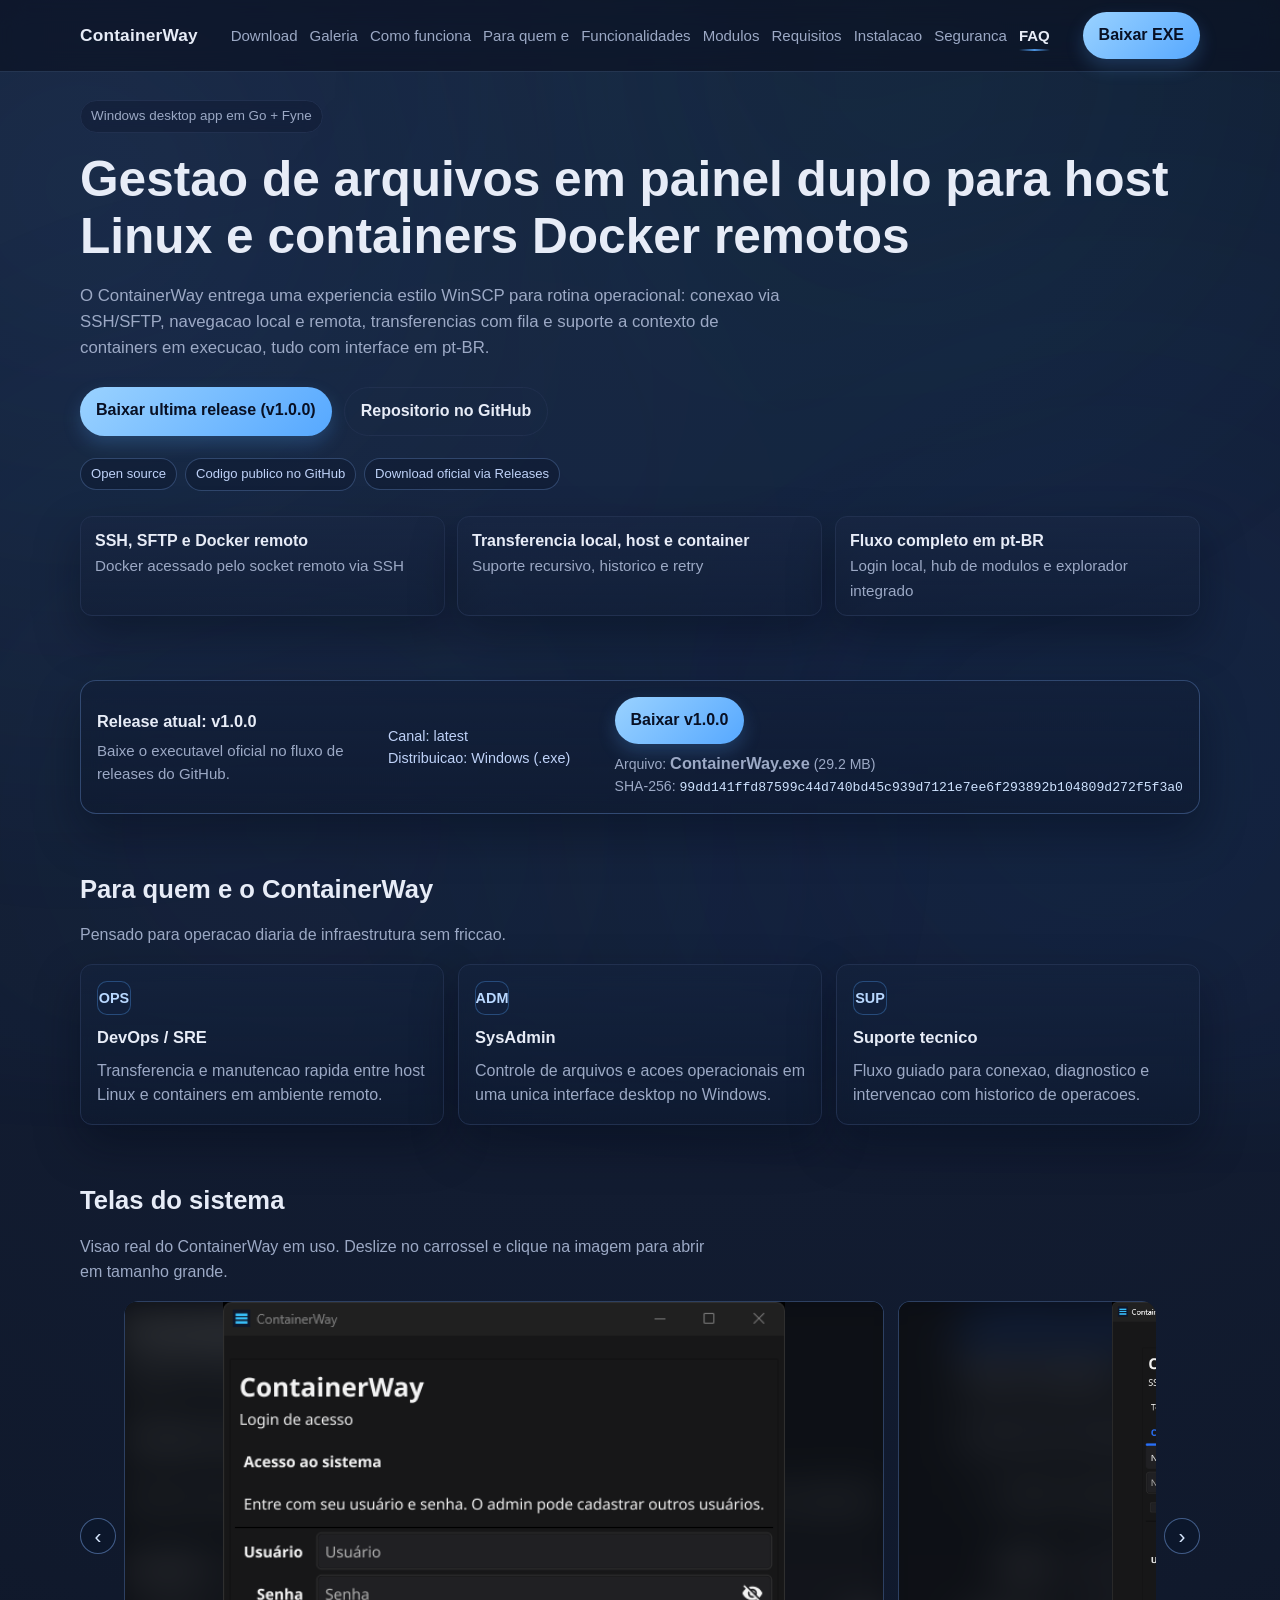
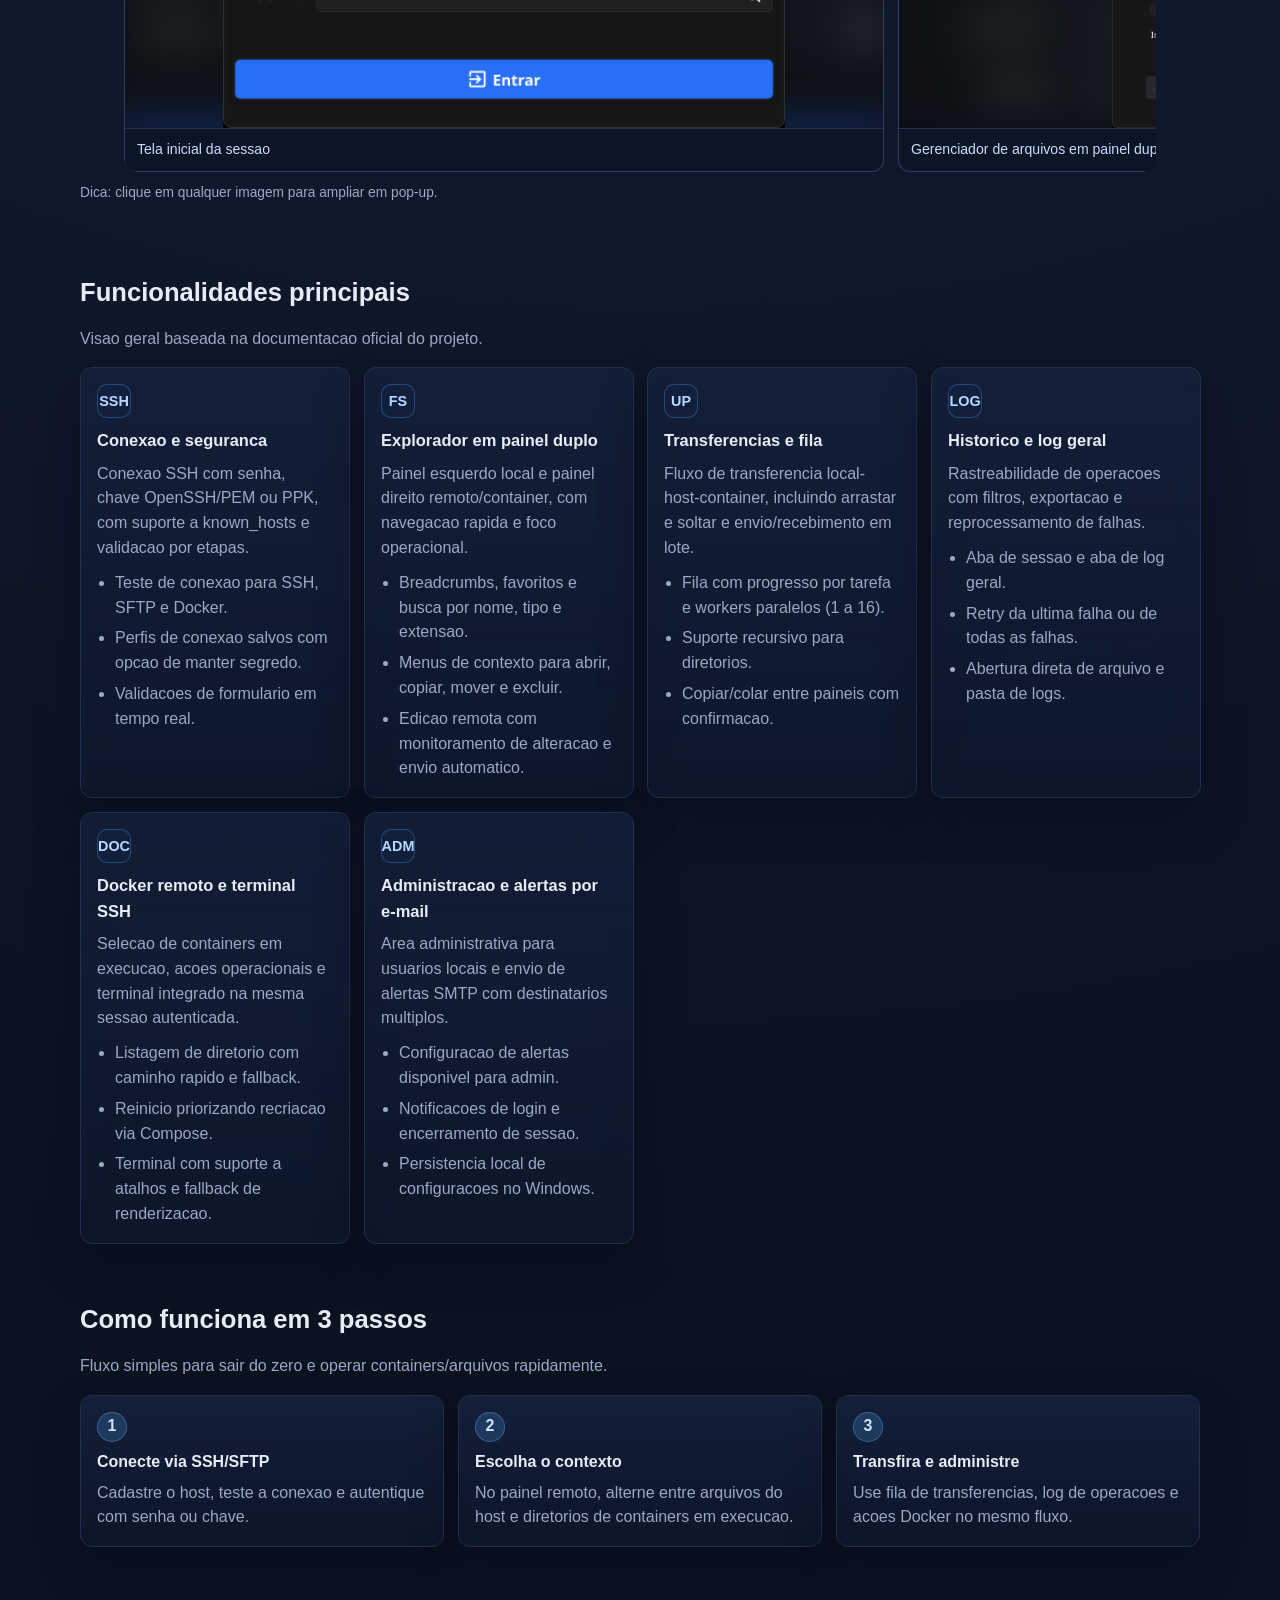
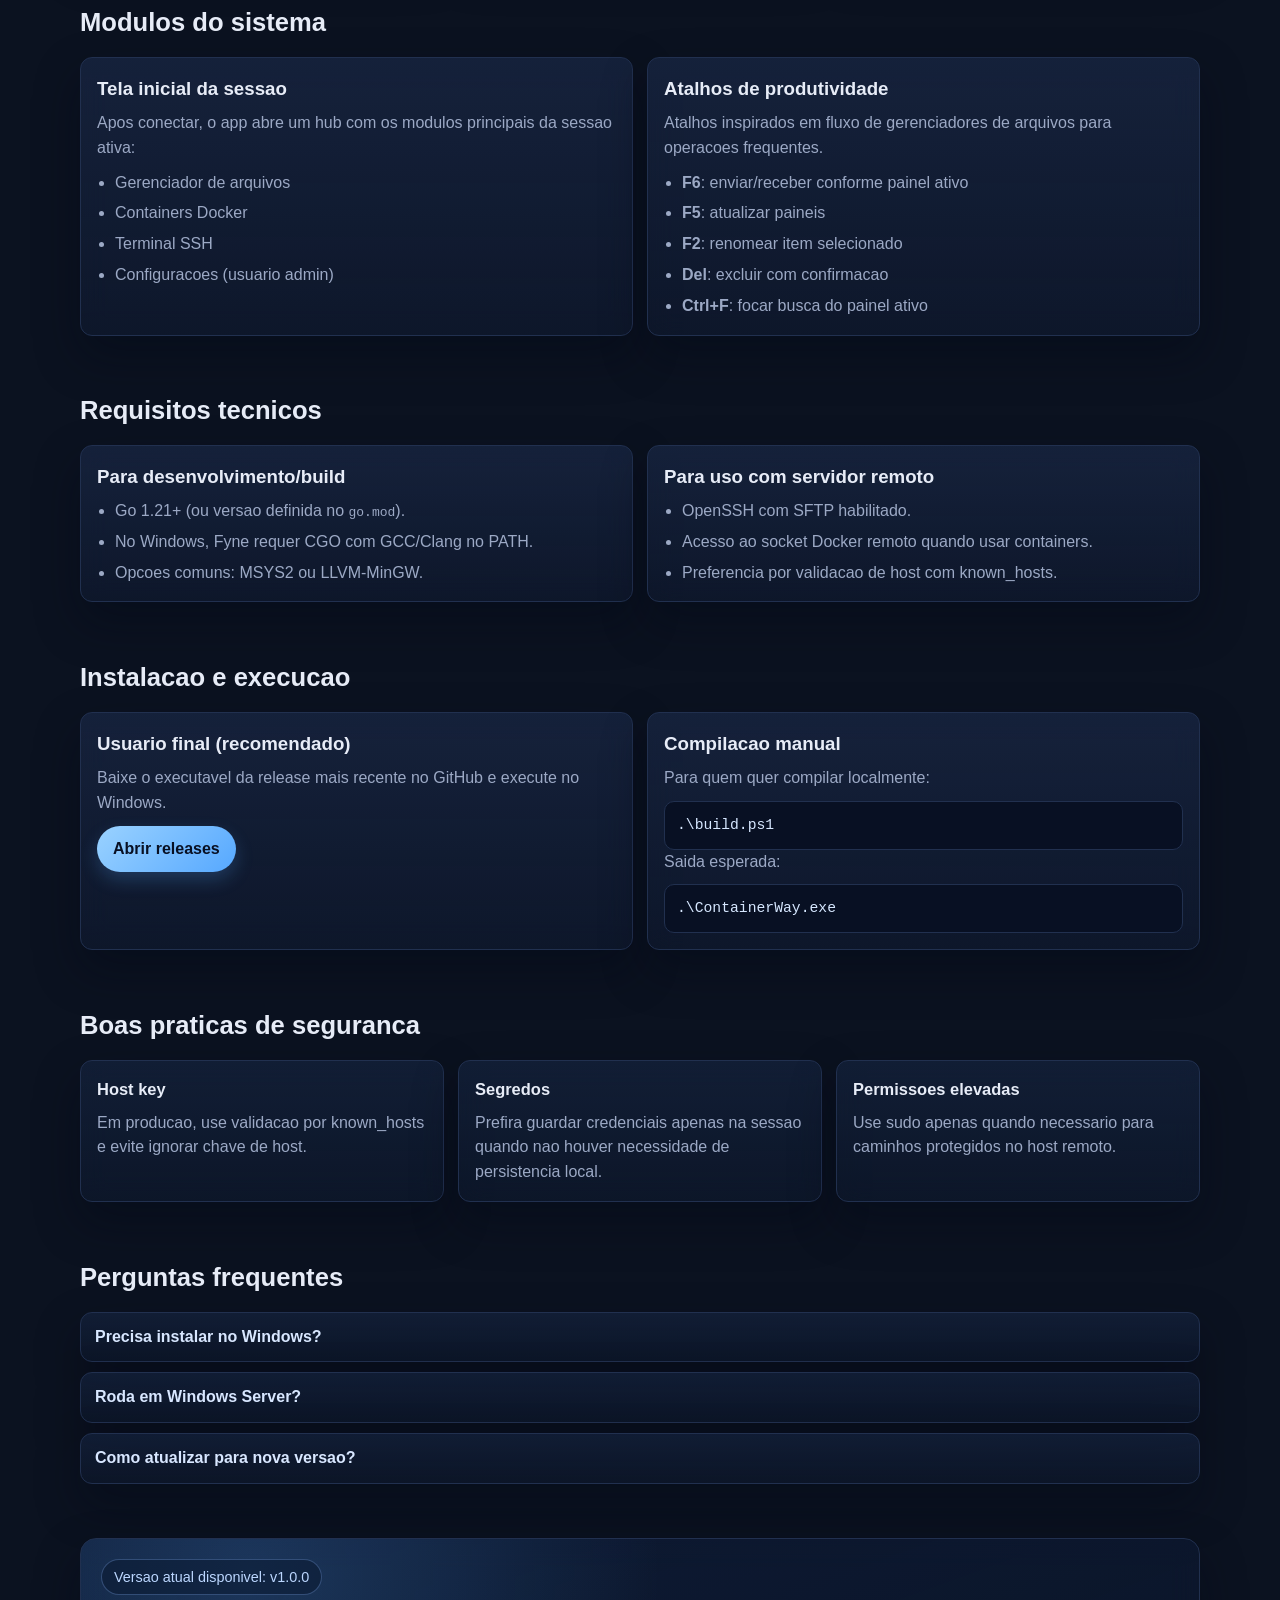
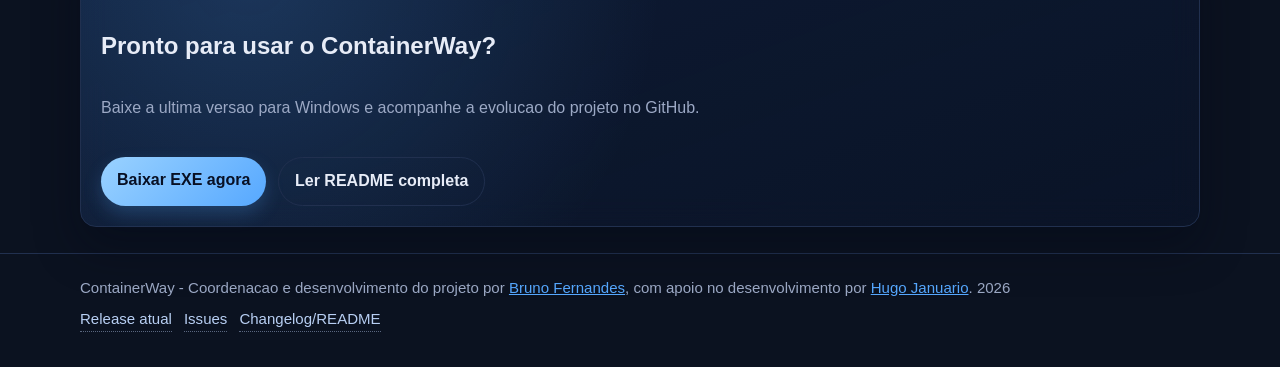
==== commit f1bbea41: "Refine gh-pages gallery experience and visual flow. Replace the static screenshot grid with an auto-" ====
--- a/index.html
+++ b/index.html
@@ -107,6 +107,17 @@
       flex-wrap: wrap;
       gap: 12px;
     }
+    .menu-toggle {
+      display: none;
+      border: 1px solid var(--border);
+      background: rgba(15, 26, 48, 0.72);
+      color: var(--text);
+      border-radius: 10px;
+      padding: 8px 10px;
+      font-size: 0.92rem;
+      font-weight: 600;
+      cursor: pointer;
+    }
     .menu a {
       text-decoration: none;
       color: var(--muted);
@@ -251,6 +262,17 @@
       color: #bfd2f8;
       font-size: 0.9rem;
     }
+    .download-proof {
+      margin-top: 8px;
+      color: var(--muted);
+      font-size: 0.88rem;
+      line-height: 1.45;
+    }
+    .download-proof code {
+      color: #cfe3ff;
+      font-size: 0.82rem;
+      word-break: break-all;
+    }
     .section h2 {
       margin: 0 0 14px;
       font-size: clamp(1.35rem, 2vw, 1.8rem);
@@ -437,6 +459,169 @@
       margin: 0;
       color: var(--muted);
     }
+    .faq-list {
+      display: grid;
+      gap: 10px;
+    }
+    .faq-item {
+      border: 1px solid var(--border);
+      border-radius: var(--radius-md);
+      background: linear-gradient(180deg, rgba(20, 34, 61, 0.72), rgba(13, 24, 45, 0.58));
+      padding: 12px 14px;
+      box-shadow: var(--shadow);
+    }
+    .faq-item summary {
+      cursor: pointer;
+      font-weight: 600;
+      color: #d8e7ff;
+      list-style: none;
+    }
+    .faq-item summary::-webkit-details-marker { display: none; }
+    .faq-item p {
+      margin: 10px 0 0;
+      color: var(--muted);
+    }
+    .gallery-intro {
+      margin: 0 0 16px;
+      color: var(--muted);
+      max-width: 72ch;
+    }
+    .carousel-shell {
+      position: relative;
+      margin-top: 8px;
+      padding: 0 44px;
+    }
+    .carousel-track {
+      display: flex;
+      gap: 14px;
+      overflow-x: auto;
+      scroll-snap-type: x mandatory;
+      scroll-behavior: smooth;
+      scrollbar-width: thin;
+      scrollbar-color: #2f4f82 transparent;
+      border-radius: 14px;
+    }
+    .carousel-track::-webkit-scrollbar { height: 10px; }
+    .carousel-track::-webkit-scrollbar-thumb {
+      background: #36578c;
+      border-radius: 999px;
+    }
+    .carousel-track::-webkit-scrollbar-track {
+      background: rgba(11, 20, 37, 0.35);
+      border-radius: 999px;
+    }
+    .carousel-slide {
+      min-width: min(760px, 92vw);
+      margin: 0;
+      border: 1px solid rgba(96, 129, 188, 0.4);
+      border-radius: 12px;
+      overflow: hidden;
+      background: rgba(10, 19, 35, 0.58);
+      scroll-snap-align: center;
+      cursor: zoom-in;
+      backdrop-filter: blur(4px);
+    }
+    .slide-media {
+      position: relative;
+      aspect-ratio: 16 / 9;
+      background: #050a14;
+      overflow: hidden;
+    }
+    .slide-media::before {
+      content: "";
+      position: absolute;
+      inset: 0;
+      background-image: var(--slide-bg);
+      background-position: center;
+      background-size: cover;
+      filter: blur(20px) saturate(1.1);
+      opacity: 0.5;
+      transform: scale(1.08);
+    }
+    .carousel-slide img {
+      position: relative;
+      z-index: 1;
+      width: 100%;
+      height: 100%;
+      display: block;
+      object-fit: contain;
+    }
+    .carousel-slide figcaption {
+      padding: 10px 12px;
+      color: #c9ddff;
+      font-size: 0.88rem;
+      border-top: 1px solid rgba(88, 121, 180, 0.3);
+    }
+    .carousel-nav {
+      position: absolute;
+      top: 50%;
+      transform: translateY(-50%);
+      width: 36px;
+      height: 36px;
+      border-radius: 999px;
+      border: 1px solid rgba(110, 149, 214, 0.55);
+      background: rgba(11, 23, 45, 0.62);
+      color: #d9e9ff;
+      font-size: 1.3rem;
+      line-height: 1;
+      cursor: pointer;
+      z-index: 2;
+    }
+    .carousel-nav.prev { left: 0; }
+    .carousel-nav.next { right: 0; }
+    .carousel-nav:hover { background: rgba(20, 39, 73, 0.9); }
+    .carousel-tip {
+      margin-top: 10px;
+      color: var(--muted);
+      font-size: 0.86rem;
+    }
+    .lightbox {
+      position: fixed;
+      inset: 0;
+      background: rgba(4, 9, 18, 0.82);
+      backdrop-filter: blur(4px);
+      display: none;
+      align-items: center;
+      justify-content: center;
+      padding: 24px;
+      z-index: 80;
+    }
+    .lightbox.open { display: flex; }
+    .lightbox-dialog {
+      width: min(1200px, 96vw);
+      max-height: 92vh;
+      border: 1px solid rgba(99, 135, 197, 0.5);
+      border-radius: 14px;
+      background: rgba(9, 17, 33, 0.94);
+      overflow: hidden;
+      box-shadow: 0 28px 55px rgba(3, 8, 18, 0.58);
+    }
+    .lightbox-dialog img {
+      display: block;
+      width: 100%;
+      max-height: 82vh;
+      object-fit: contain;
+      background: #050a14;
+    }
+    .lightbox-caption {
+      padding: 10px 14px;
+      color: #c8dbff;
+      border-top: 1px solid rgba(91, 123, 180, 0.35);
+      font-size: 0.9rem;
+    }
+    .lightbox-close {
+      position: absolute;
+      top: 18px;
+      right: 20px;
+      width: 38px;
+      height: 38px;
+      border-radius: 999px;
+      border: 1px solid rgba(120, 160, 225, 0.55);
+      background: rgba(12, 24, 45, 0.88);
+      color: #e5efff;
+      font-size: 1.3rem;
+      cursor: pointer;
+    }
     .footer-links {
       margin-top: 8px;
       display: flex;
@@ -507,6 +692,43 @@
       }
       .release-strip .btn {
         width: fit-content;
+      }
+    }
+    @media (max-width: 820px) {
+      .header-inner {
+        justify-content: space-between;
+        flex-wrap: wrap;
+      }
+      .menu-toggle { display: inline-flex; }
+      .menu {
+        display: none;
+        width: 100%;
+        margin-top: 6px;
+        padding-top: 8px;
+        border-top: 1px solid rgba(95, 126, 176, 0.28);
+      }
+      .menu.open {
+        display: flex;
+      }
+      .carousel-shell {
+        padding-left: 38px;
+        padding-right: 38px;
+      }
+      .carousel-slide {
+        min-width: min(640px, 88vw);
+      }
+    }
+    @media (max-width: 640px) {
+      .carousel-shell {
+        padding: 0 30px;
+      }
+      .carousel-slide {
+        min-width: 84vw;
+      }
+      .carousel-nav {
+        width: 30px;
+        height: 30px;
+        font-size: 1rem;
       }
     }
     footer {
@@ -566,14 +788,18 @@
   <header>
     <div class="container header-inner">
       <div class="brand">ContainerWay</div>
-      <nav class="menu" aria-label="Navegacao principal">
+      <button class="menu-toggle" id="menuToggle" type="button" aria-expanded="false" aria-controls="mainMenu">Menu</button>
+      <nav class="menu" id="mainMenu" aria-label="Navegacao principal">
         <a href="#release">Download</a>
+        <a href="#galeria">Galeria</a>
         <a href="#como-funciona">Como funciona</a>
+        <a href="#para-quem">Para quem e</a>
         <a href="#funcionalidades">Funcionalidades</a>
         <a href="#modulos">Modulos</a>
         <a href="#requisitos">Requisitos</a>
         <a href="#instalacao">Instalacao</a>
         <a href="#seguranca">Seguranca</a>
+        <a href="#faq">FAQ</a>
       </nav>
       <a class="btn" href="https://github.com/BrunoHF04/ContainerWay/releases/latest" target="_blank" rel="noopener noreferrer">Baixar EXE</a>
     </div>
@@ -613,8 +839,98 @@
           Canal: latest<br>
           Distribuicao: Windows (.exe)
         </div>
-        <a class="btn" href="https://github.com/BrunoHF04/ContainerWay/releases/latest" target="_blank" rel="noopener noreferrer">Baixar v1.0.0</a>
-      </div>
+        <div>
+          <a class="btn" href="https://github.com/BrunoHF04/ContainerWay/releases/latest" target="_blank" rel="noopener noreferrer">Baixar v1.0.0</a>
+          <div class="download-proof">
+            Arquivo: <strong>ContainerWay.exe</strong> (29.2 MB)<br>
+            SHA-256: <code>99dd141ffd87599c44d740bd45c939d7121e7ee6f293892b104809d272f5f3a0</code>
+          </div>
+        </div>
+      </div>
+    </section>
+
+    <section id="para-quem" class="section reveal">
+      <h2>Para quem e o ContainerWay</h2>
+      <p class="section-intro">Pensado para operacao diaria de infraestrutura sem friccao.</p>
+      <div class="grid">
+        <article class="card">
+          <span class="card-icon" aria-hidden="true">OPS</span>
+          <h3>DevOps / SRE</h3>
+          <p>Transferencia e manutencao rapida entre host Linux e containers em ambiente remoto.</p>
+        </article>
+        <article class="card">
+          <span class="card-icon" aria-hidden="true">ADM</span>
+          <h3>SysAdmin</h3>
+          <p>Controle de arquivos e acoes operacionais em uma unica interface desktop no Windows.</p>
+        </article>
+        <article class="card">
+          <span class="card-icon" aria-hidden="true">SUP</span>
+          <h3>Suporte tecnico</h3>
+          <p>Fluxo guiado para conexao, diagnostico e intervencao com historico de operacoes.</p>
+        </article>
+      </div>
+    </section>
+
+    <section id="galeria" class="section reveal">
+      <h2>Telas do sistema</h2>
+      <p class="gallery-intro">
+        Visao real do ContainerWay em uso. Deslize no carrossel e clique na imagem para abrir em tamanho grande.
+      </p>
+      <div class="carousel-shell">
+        <button class="carousel-nav prev" id="carouselPrev" type="button" aria-label="Imagem anterior">&#8249;</button>
+        <div class="carousel-track" id="screenshotsCarousel">
+          <figure class="carousel-slide">
+            <div class="slide-media" style="--slide-bg: url('./images/1.png');">
+              <img src="./images/1.png" alt="Tela principal do ContainerWay com modulos da sessao" data-caption="Tela inicial da sessao">
+            </div>
+            <figcaption>Tela inicial da sessao</figcaption>
+          </figure>
+          <figure class="carousel-slide">
+            <div class="slide-media" style="--slide-bg: url('./images/2.png');">
+              <img src="./images/2.png" alt="Explorador de arquivos em painel duplo com contexto remoto" data-caption="Gerenciador de arquivos em painel duplo">
+            </div>
+            <figcaption>Gerenciador de arquivos em painel duplo</figcaption>
+          </figure>
+          <figure class="carousel-slide">
+            <div class="slide-media" style="--slide-bg: url('./images/3.png');">
+              <img src="./images/3.png" alt="Fluxo de transferencia e operacoes de arquivo" data-caption="Transferencias e operacoes">
+            </div>
+            <figcaption>Transferencias e operacoes</figcaption>
+          </figure>
+          <figure class="carousel-slide">
+            <div class="slide-media" style="--slide-bg: url('./images/4.png');">
+              <img src="./images/4.png" alt="Lista e gerenciamento de containers remotos" data-caption="Containers Docker remotos">
+            </div>
+            <figcaption>Containers Docker remotos</figcaption>
+          </figure>
+          <figure class="carousel-slide">
+            <div class="slide-media" style="--slide-bg: url('./images/5.png');">
+              <img src="./images/5.png" alt="Terminal SSH integrado na aplicacao" data-caption="Terminal SSH integrado">
+            </div>
+            <figcaption>Terminal SSH integrado</figcaption>
+          </figure>
+          <figure class="carousel-slide">
+            <div class="slide-media" style="--slide-bg: url('./images/6.png');">
+              <img src="./images/6.png" alt="Historico e log de eventos da sessao" data-caption="Historico e log">
+            </div>
+            <figcaption>Historico e log</figcaption>
+          </figure>
+          <figure class="carousel-slide">
+            <div class="slide-media" style="--slide-bg: url('./images/7.png');">
+              <img src="./images/7.png" alt="Tela de configuracoes e opcoes de seguranca" data-caption="Configuracoes e seguranca">
+            </div>
+            <figcaption>Configuracoes e seguranca</figcaption>
+          </figure>
+          <figure class="carousel-slide">
+            <div class="slide-media" style="--slide-bg: url('./images/8.png');">
+              <img src="./images/8.png" alt="Fluxo administrativo com recursos de controle" data-caption="Fluxo administrativo">
+            </div>
+            <figcaption>Fluxo administrativo</figcaption>
+          </figure>
+        </div>
+        <button class="carousel-nav next" id="carouselNext" type="button" aria-label="Proxima imagem">&#8250;</button>
+      </div>
+      <p class="carousel-tip">Dica: clique em qualquer imagem para ampliar em pop-up.</p>
     </section>
 
     <section id="funcionalidades" class="section reveal">
@@ -793,6 +1109,24 @@
       </div>
     </section>
 
+    <section id="faq" class="section reveal">
+      <h2>Perguntas frequentes</h2>
+      <div class="faq-list">
+        <details class="faq-item">
+          <summary>Precisa instalar no Windows?</summary>
+          <p>Nao. Baixe o <code>ContainerWay.exe</code> nas Releases e execute diretamente.</p>
+        </details>
+        <details class="faq-item">
+          <summary>Roda em Windows Server?</summary>
+          <p>Sim. Em ambientes sem OpenGL nativo, o aplicativo tenta aplicar fallback automaticamente.</p>
+        </details>
+        <details class="faq-item">
+          <summary>Como atualizar para nova versao?</summary>
+          <p>Baixe o executavel da release mais recente e substitua o antigo pelo novo arquivo.</p>
+        </details>
+      </div>
+    </section>
+
     <section class="cta-final reveal">
       <span class="cta-kicker">Versao atual disponivel: v1.0.0</span>
       <h2>Pronto para usar o ContainerWay?</h2>
@@ -816,10 +1150,105 @@
       </div>
     </div>
   </footer>
+  <div class="lightbox" id="imageLightbox" role="dialog" aria-modal="true" aria-label="Visualizacao ampliada da imagem">
+    <button class="lightbox-close" id="lightboxClose" type="button" aria-label="Fechar pop-up">&times;</button>
+    <div class="lightbox-dialog">
+      <img id="lightboxImage" src="" alt="">
+      <div class="lightbox-caption" id="lightboxCaption"></div>
+    </div>
+  </div>
   <button class="to-top" id="toTopButton" type="button" aria-label="Voltar ao inicio da pagina" title="Voltar ao inicio">&#8593;</button>
 
   <script>
     document.getElementById("year").textContent = new Date().getFullYear();
+    const menuToggle = document.getElementById("menuToggle");
+    const mainMenu = document.getElementById("mainMenu");
+    menuToggle.addEventListener("click", () => {
+      const isOpen = mainMenu.classList.toggle("open");
+      menuToggle.setAttribute("aria-expanded", isOpen ? "true" : "false");
+    });
+    const carousel = document.getElementById("screenshotsCarousel");
+    const carouselPrev = document.getElementById("carouselPrev");
+    const carouselNext = document.getElementById("carouselNext");
+    const carouselSlides = carousel ? carousel.querySelectorAll(".carousel-slide") : [];
+    const slideStep = () => {
+      if (!carouselSlides.length) return 420;
+      return carouselSlides[0].getBoundingClientRect().width + 14;
+    };
+    if (carousel && carouselPrev && carouselNext) {
+      carouselPrev.addEventListener("click", () => {
+        carousel.scrollBy({ left: -slideStep(), behavior: "smooth" });
+      });
+      carouselNext.addEventListener("click", () => {
+        carousel.scrollBy({ left: slideStep(), behavior: "smooth" });
+      });
+    }
+    let autoScrollTimer = null;
+    let autoScrollResumeTimer = null;
+    const smoothAutoScroll = () => {
+      if (!carousel) return;
+      const maxScrollLeft = carousel.scrollWidth - carousel.clientWidth;
+      const next = carousel.scrollLeft + slideStep();
+      if (next >= maxScrollLeft - 8) {
+        carousel.scrollTo({ left: 0, behavior: "smooth" });
+        return;
+      }
+      carousel.scrollTo({ left: next, behavior: "smooth" });
+    };
+    const startAutoScroll = () => {
+      if (!carousel || autoScrollTimer) return;
+      autoScrollTimer = window.setInterval(smoothAutoScroll, 4200);
+    };
+    const stopAutoScroll = () => {
+      if (autoScrollTimer) {
+        window.clearInterval(autoScrollTimer);
+        autoScrollTimer = null;
+      }
+    };
+    const pauseAndResumeAutoScroll = () => {
+      stopAutoScroll();
+      if (autoScrollResumeTimer) window.clearTimeout(autoScrollResumeTimer);
+      autoScrollResumeTimer = window.setTimeout(startAutoScroll, 5500);
+    };
+    if (carousel) {
+      startAutoScroll();
+      carousel.addEventListener("mouseenter", stopAutoScroll);
+      carousel.addEventListener("mouseleave", startAutoScroll);
+      carousel.addEventListener("wheel", pauseAndResumeAutoScroll, { passive: true });
+      carousel.addEventListener("touchstart", stopAutoScroll, { passive: true });
+      carousel.addEventListener("touchend", startAutoScroll, { passive: true });
+    }
+    if (carouselPrev && carouselNext) {
+      carouselPrev.addEventListener("click", pauseAndResumeAutoScroll);
+      carouselNext.addEventListener("click", pauseAndResumeAutoScroll);
+    }
+    const lightbox = document.getElementById("imageLightbox");
+    const lightboxImage = document.getElementById("lightboxImage");
+    const lightboxCaption = document.getElementById("lightboxCaption");
+    const lightboxClose = document.getElementById("lightboxClose");
+    const screenshotImages = document.querySelectorAll(".carousel-slide img");
+    const closeLightbox = () => {
+      lightbox.classList.remove("open");
+      document.body.style.overflow = "";
+    };
+    screenshotImages.forEach((img) => {
+      img.addEventListener("click", () => {
+        lightboxImage.src = img.src;
+        lightboxImage.alt = img.alt;
+        lightboxCaption.textContent = img.dataset.caption || img.alt;
+        lightbox.classList.add("open");
+        document.body.style.overflow = "hidden";
+      });
+    });
+    lightboxClose.addEventListener("click", closeLightbox);
+    lightbox.addEventListener("click", (event) => {
+      if (event.target === lightbox) closeLightbox();
+    });
+    window.addEventListener("keydown", (event) => {
+      if (event.key === "Escape" && lightbox.classList.contains("open")) {
+        closeLightbox();
+      }
+    });
 
     const revealTargets = document.querySelectorAll(".reveal");
     const observer = new IntersectionObserver((entries) => {
@@ -902,6 +1331,15 @@
       rootMargin: "-20% 0px -30% 0px"
     });
     sectionMap.forEach((_, section) => navObserver.observe(section));
+
+    navLinks.forEach((link) => {
+      link.addEventListener("click", () => {
+        if (window.innerWidth <= 820) {
+          mainMenu.classList.remove("open");
+          menuToggle.setAttribute("aria-expanded", "false");
+        }
+      });
+    });
   </script>
 </body>
 </html>
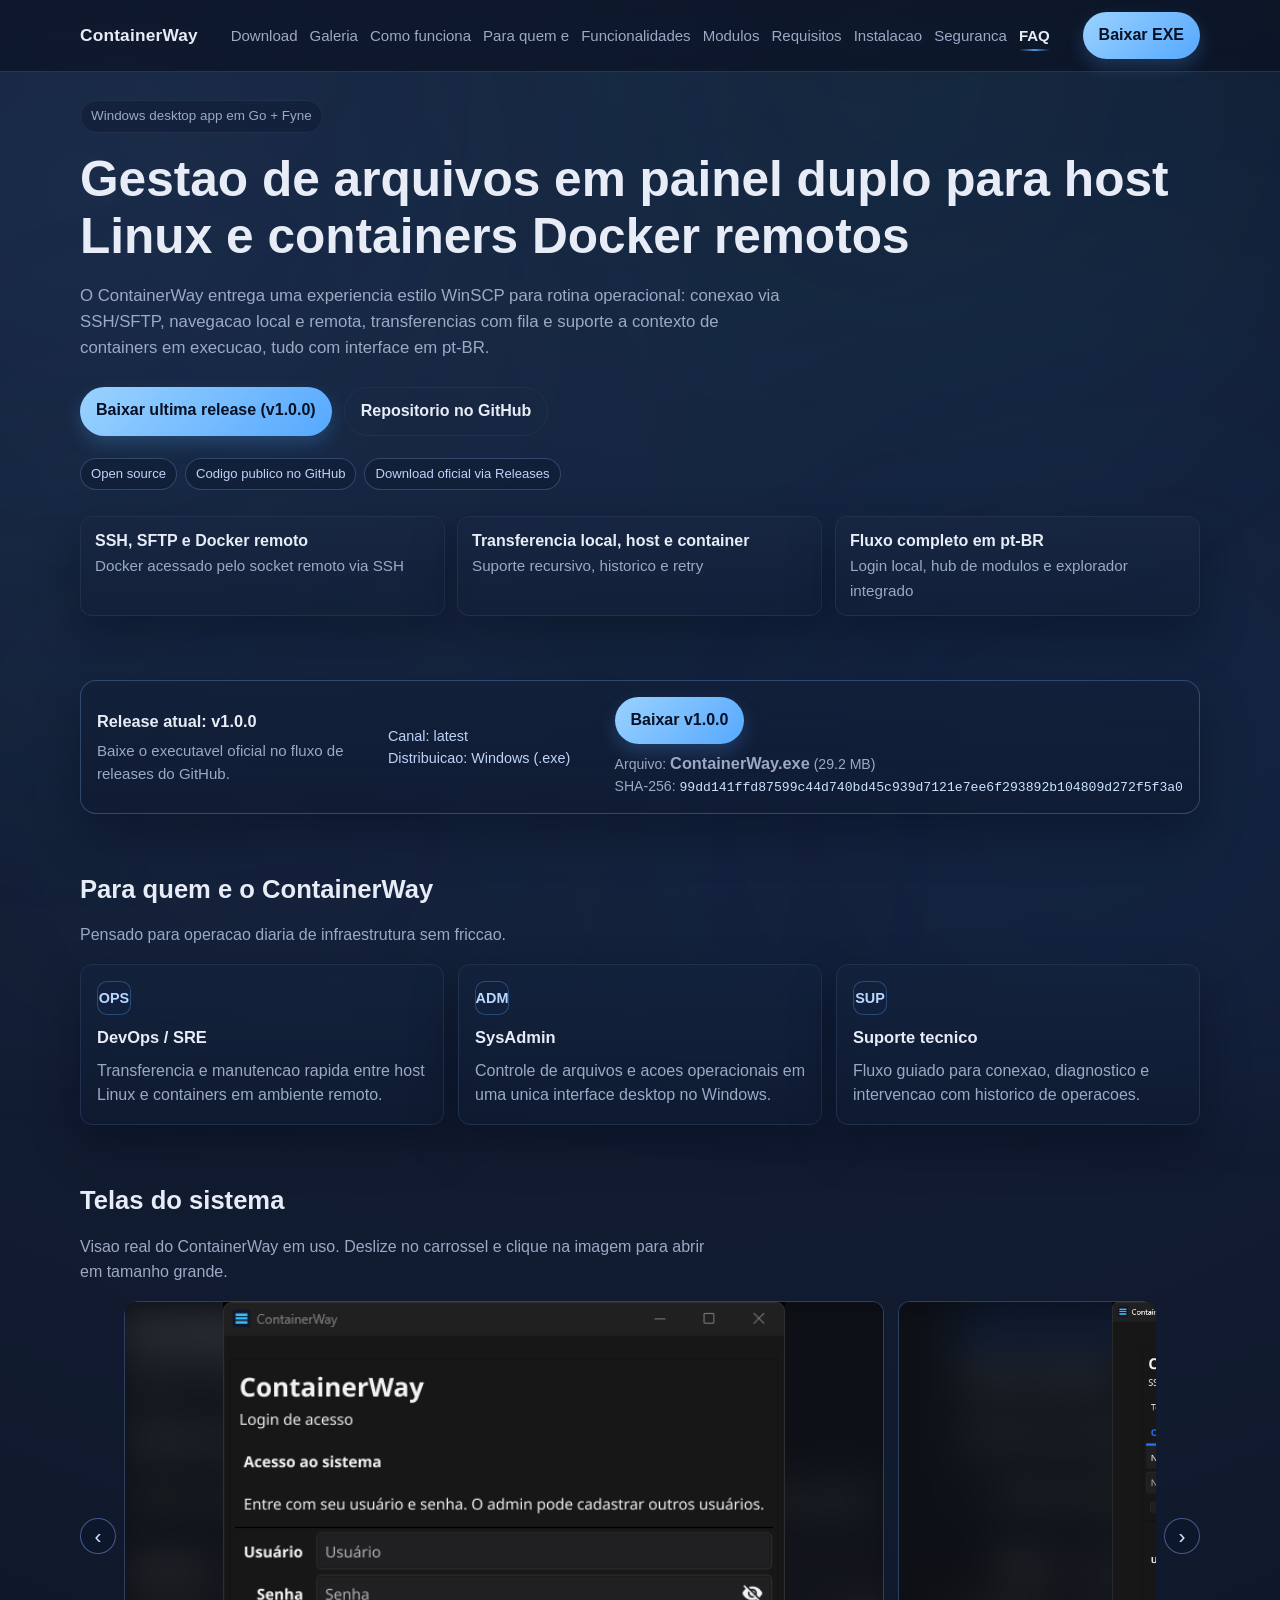
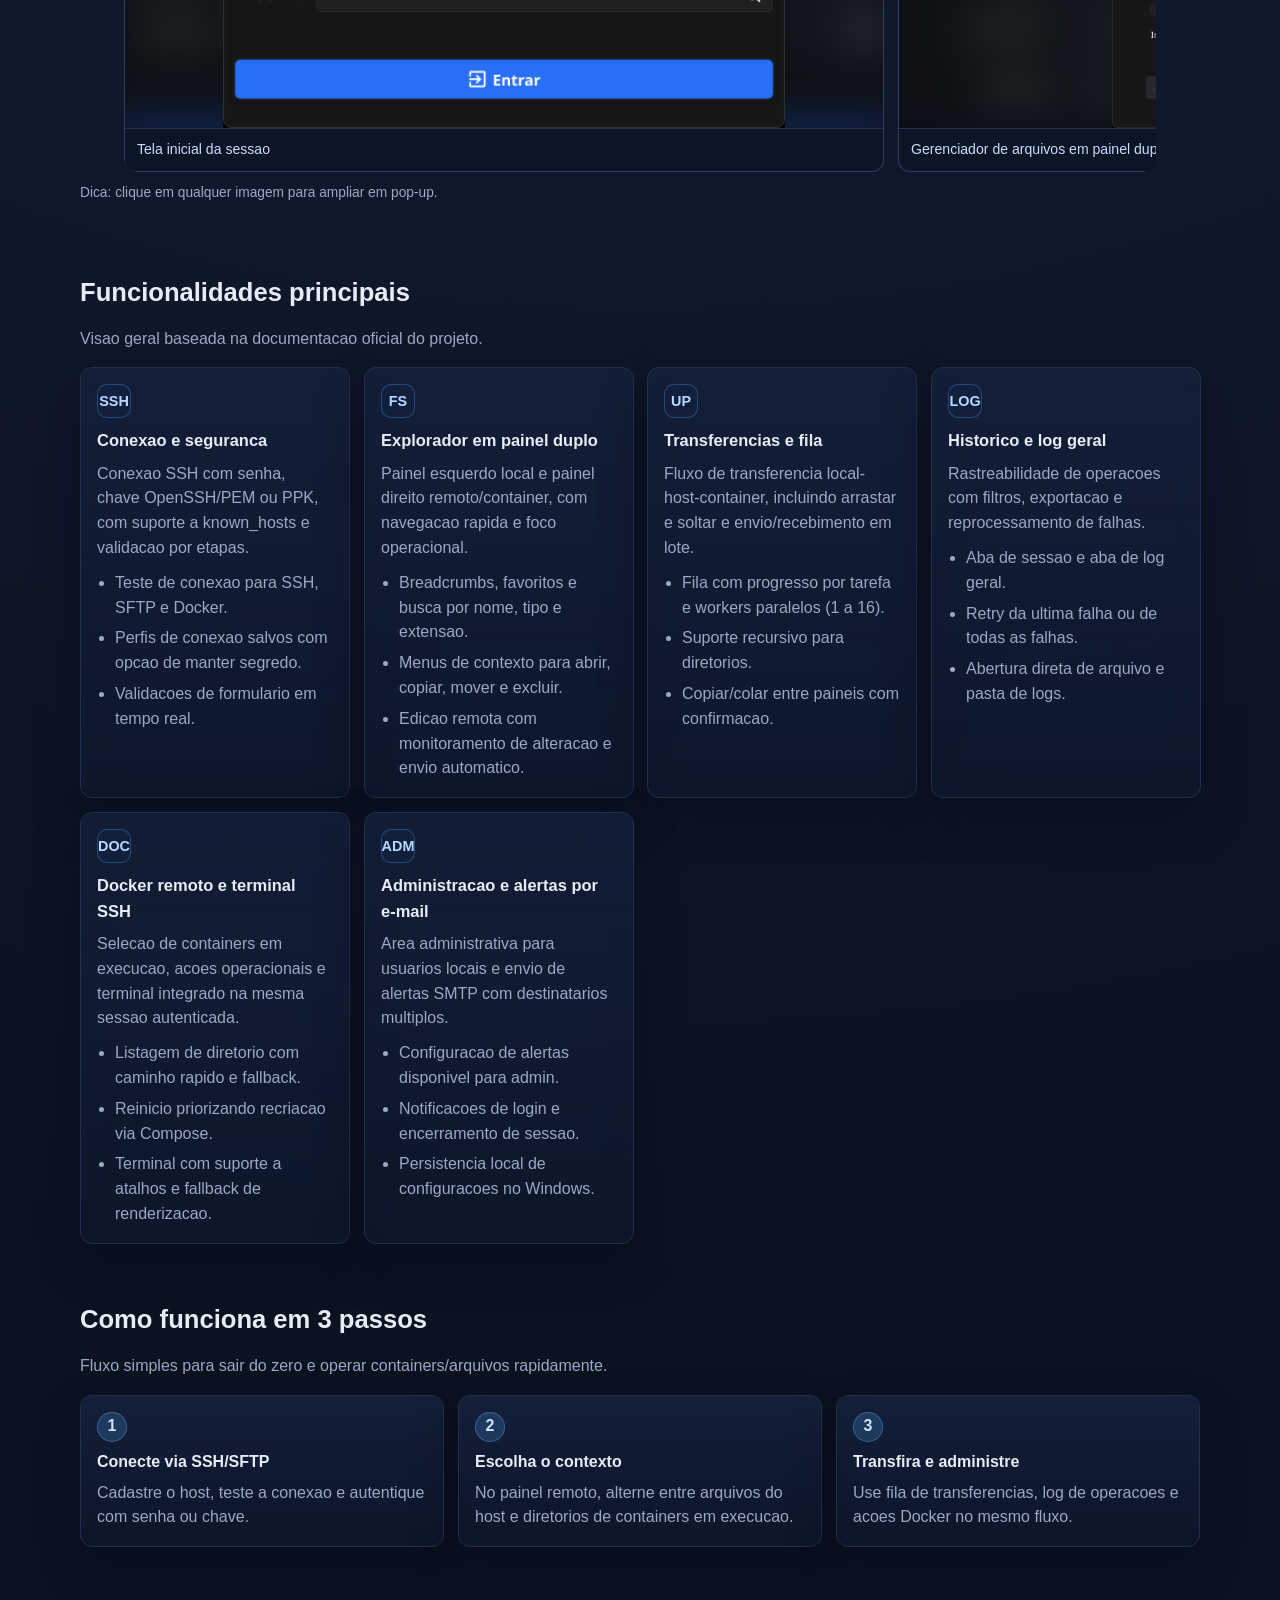
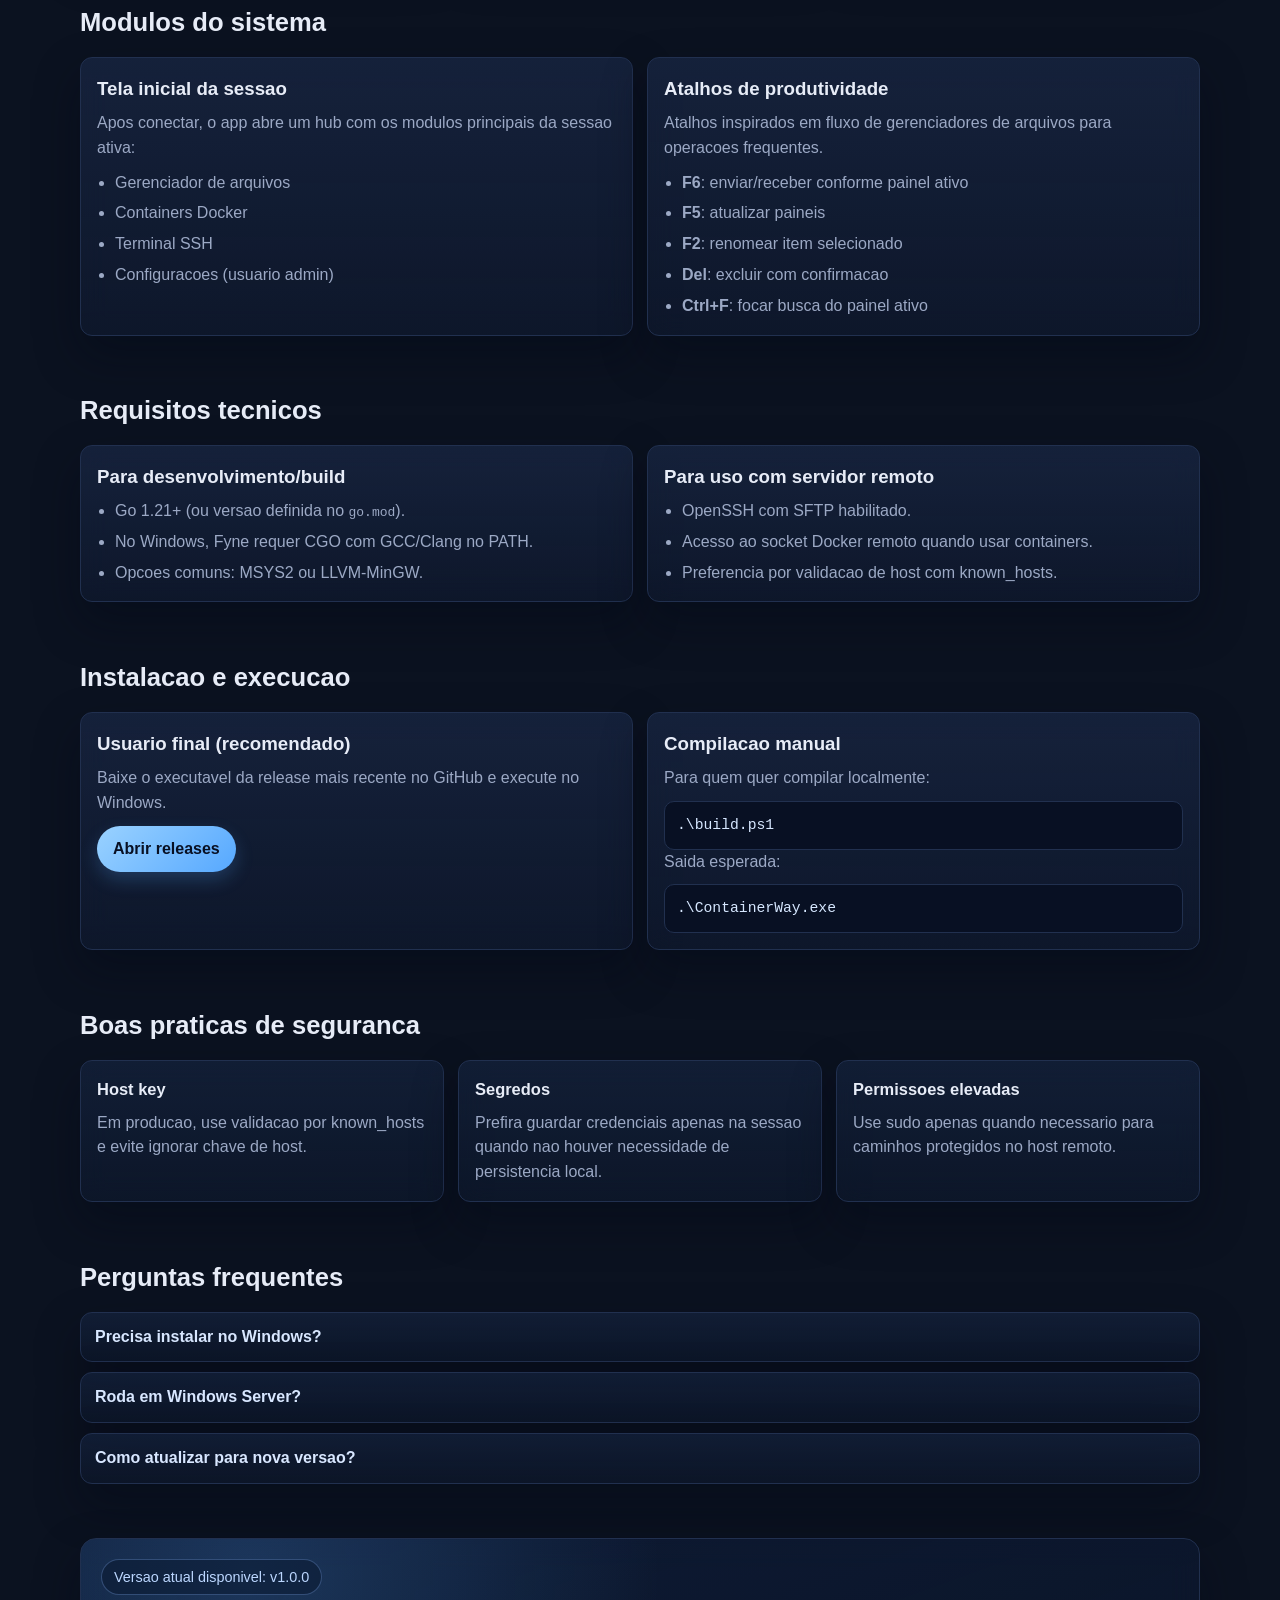
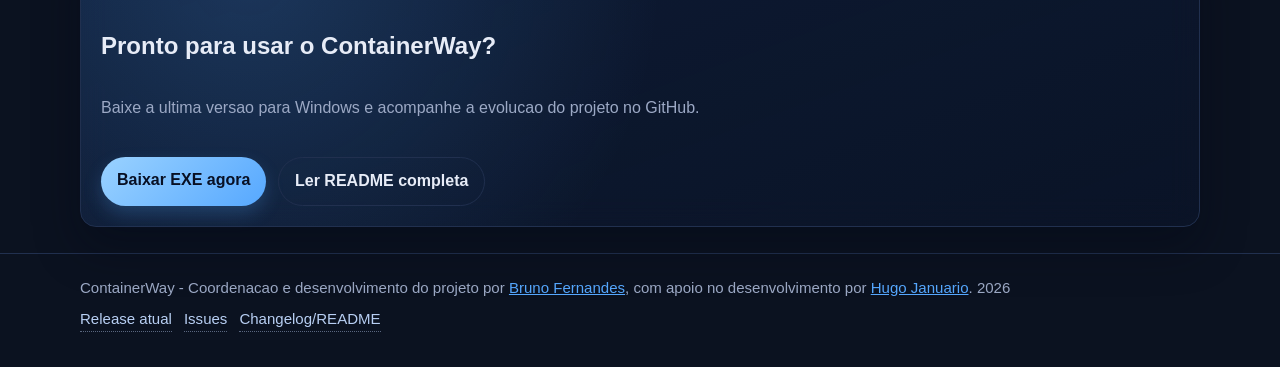
==== commit 6f798eba: "Polish the page scrollbar to match the visual design. Apply a premium dark-blue scrollbar style with" ====
--- a/index.html
+++ b/index.html
@@ -43,6 +43,37 @@
       color: var(--text);
       line-height: 1.55;
       text-rendering: optimizeLegibility;
+    }
+    html {
+      scrollbar-width: thin;
+      scrollbar-color: #4d6fa7 rgba(7, 15, 30, 0.82);
+    }
+    body::-webkit-scrollbar {
+      width: 12px;
+    }
+    body::-webkit-scrollbar-track {
+      background:
+        linear-gradient(180deg, rgba(9, 18, 36, 0.9), rgba(8, 16, 31, 0.82));
+      border-left: 1px solid rgba(77, 111, 167, 0.26);
+    }
+    body::-webkit-scrollbar-thumb {
+      background:
+        linear-gradient(180deg, rgba(95, 136, 204, 0.96), rgba(67, 102, 164, 0.96));
+      border-radius: 999px;
+      border: 2px solid rgba(7, 15, 30, 0.88);
+      box-shadow:
+        inset 0 1px 0 rgba(219, 233, 255, 0.24),
+        0 0 0 1px rgba(59, 93, 152, 0.42);
+    }
+    body::-webkit-scrollbar-thumb:hover {
+      background:
+        linear-gradient(180deg, rgba(116, 158, 229, 0.98), rgba(79, 117, 186, 0.98));
+      box-shadow:
+        inset 0 1px 0 rgba(233, 243, 255, 0.35),
+        0 0 0 1px rgba(86, 132, 209, 0.5);
+    }
+    body::-webkit-scrollbar-corner {
+      background: rgba(8, 16, 31, 0.86);
     }
     body::before,
     body::after {
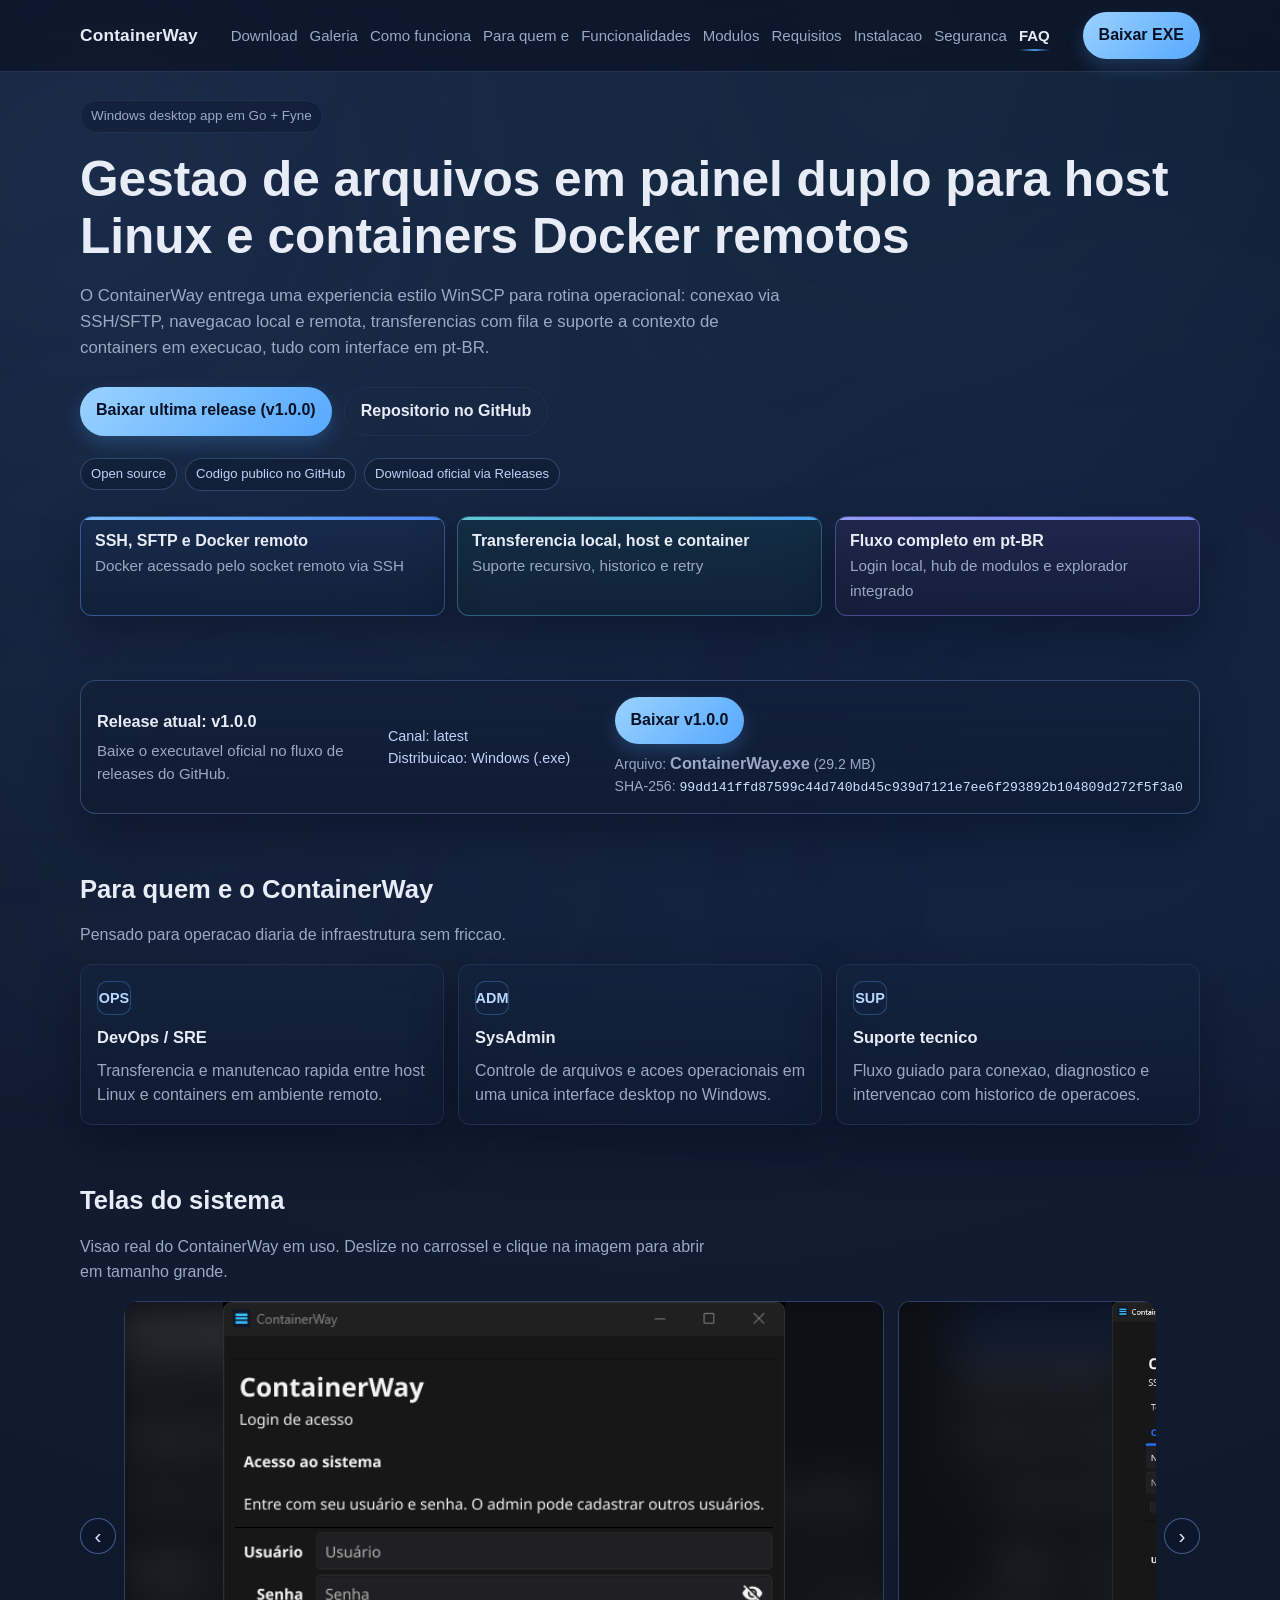
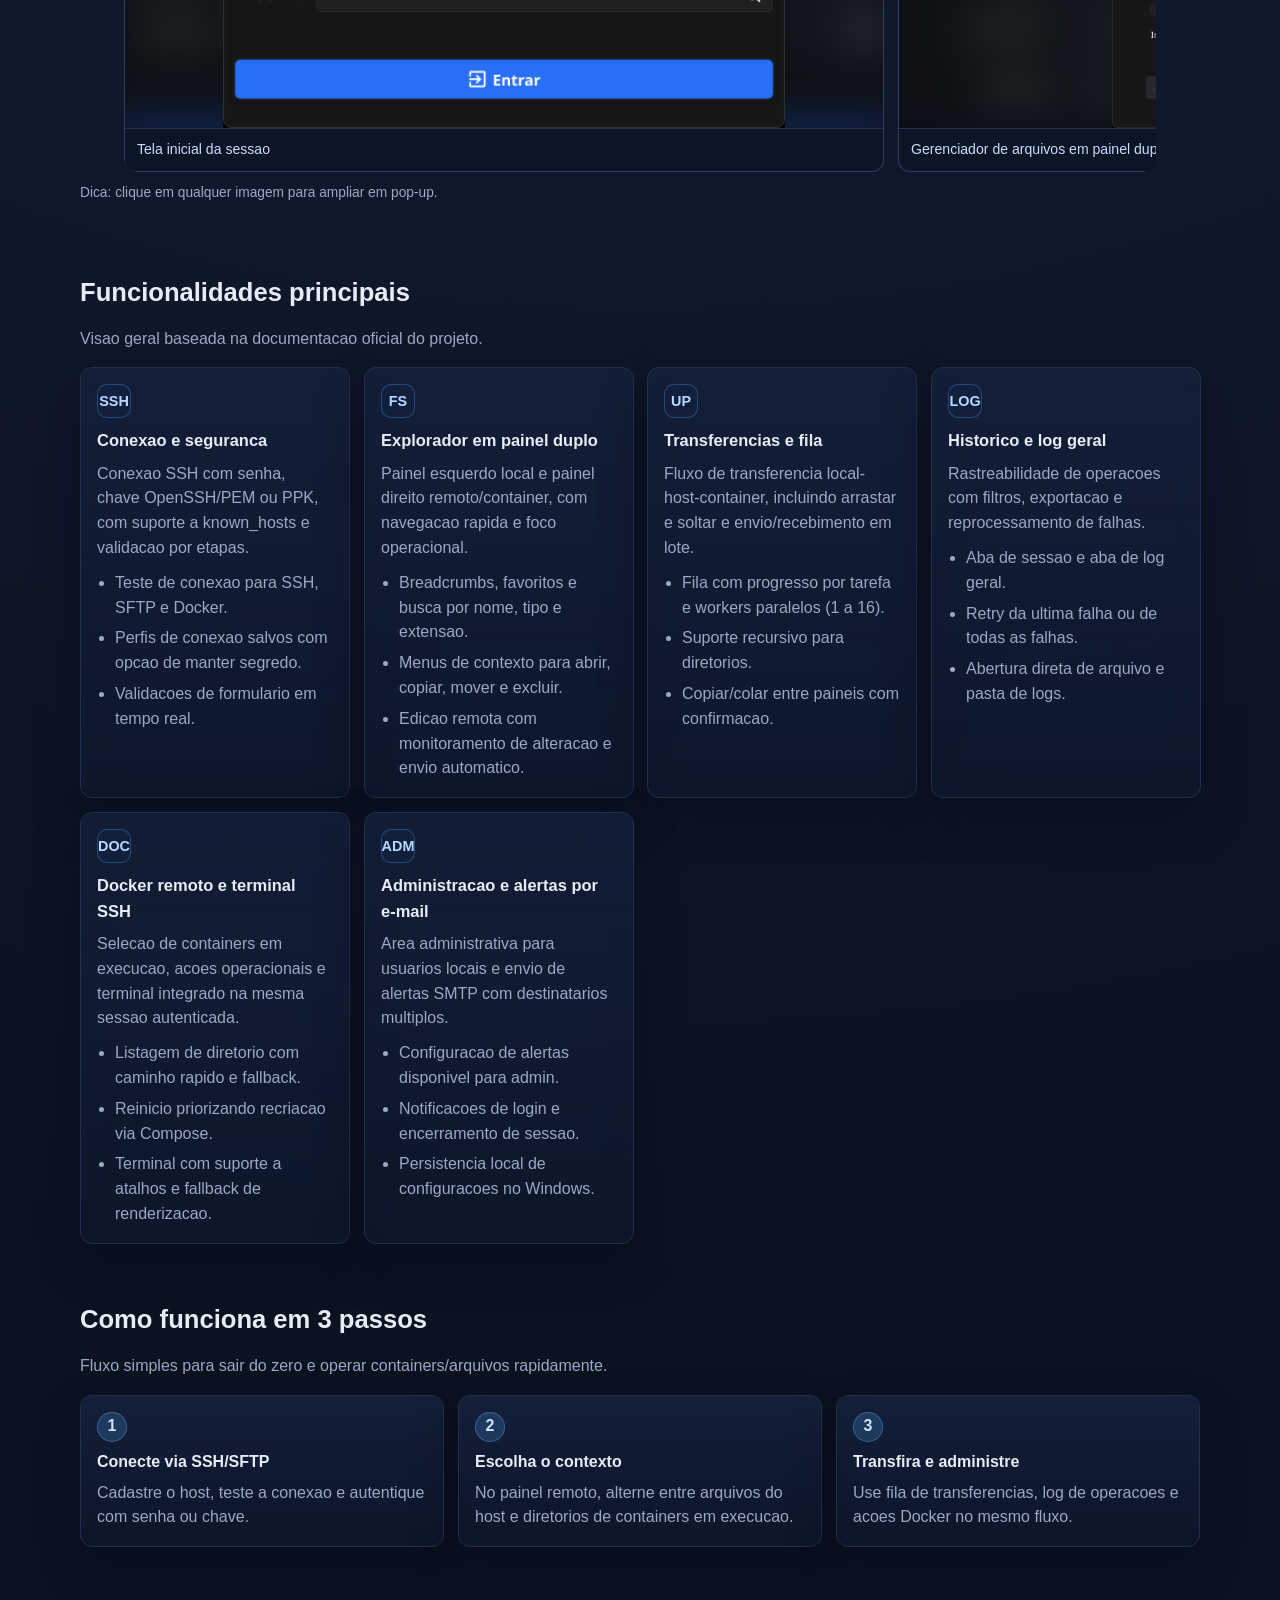
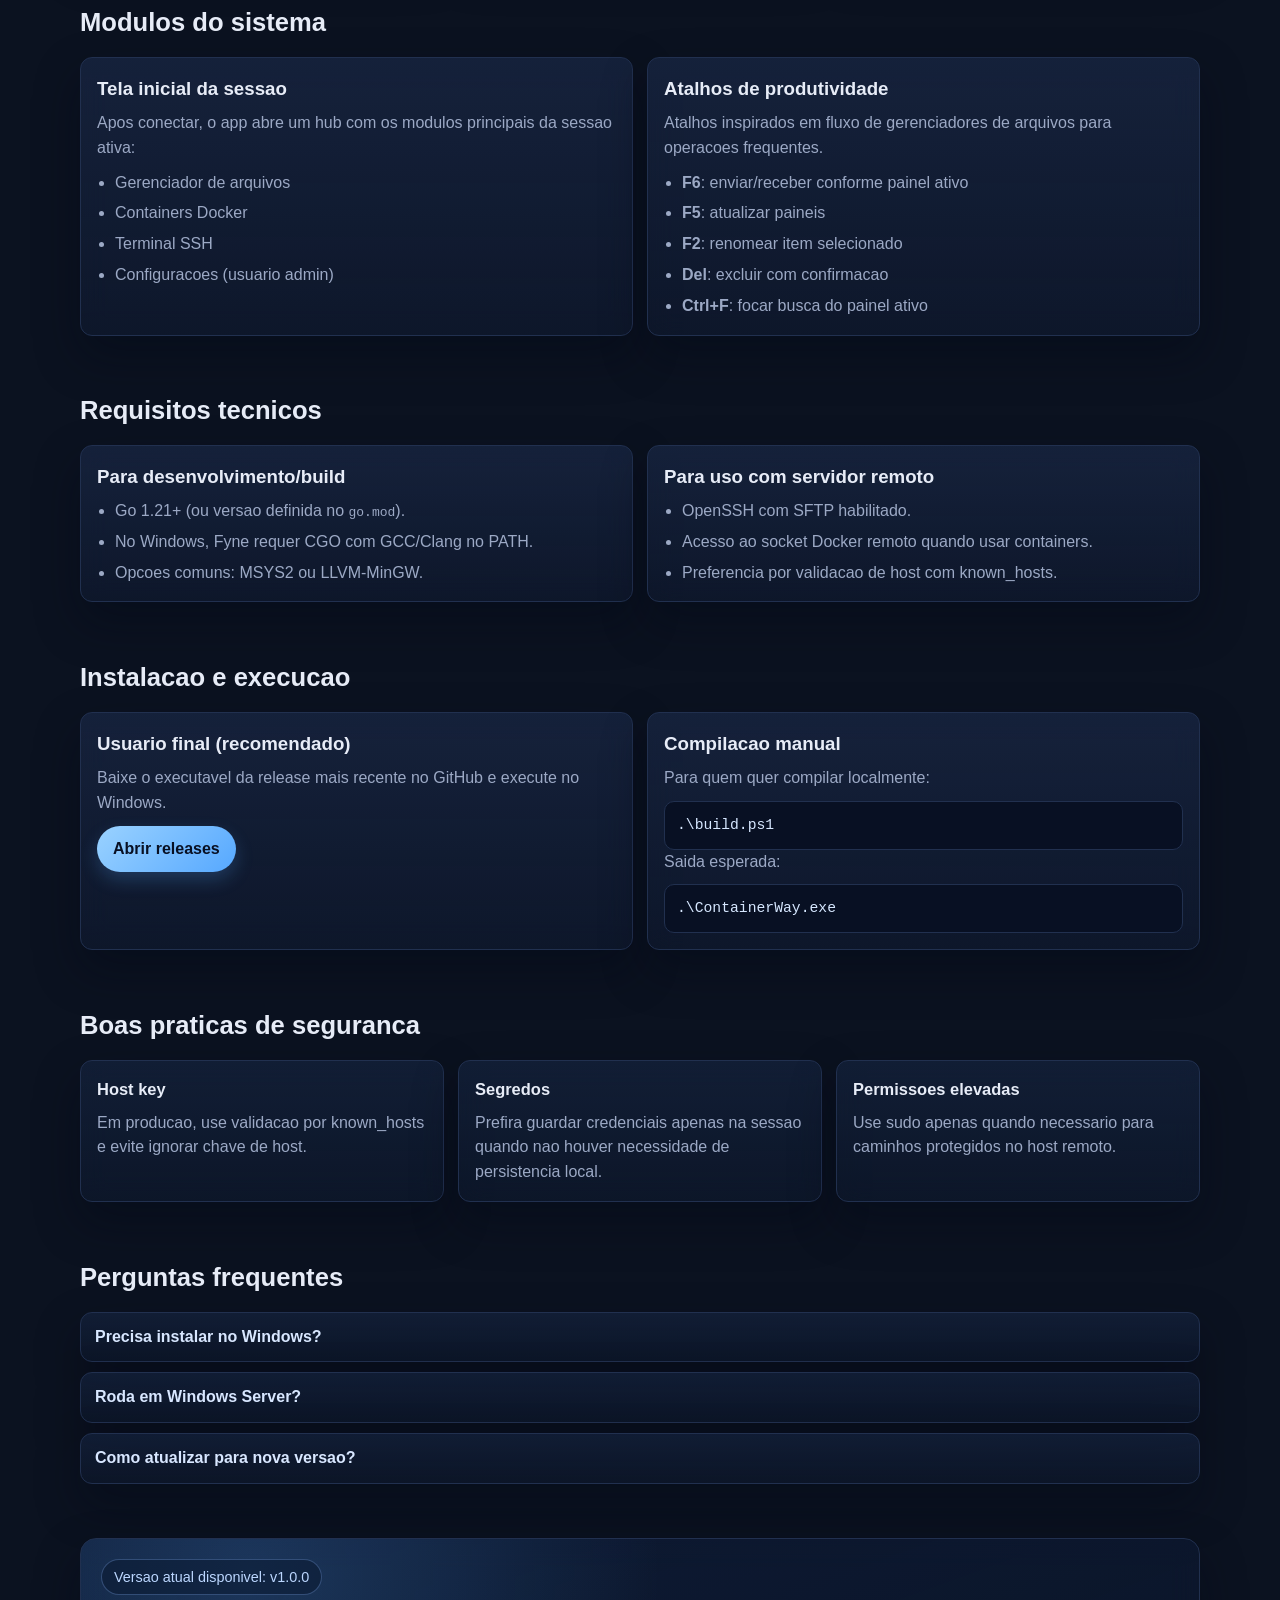
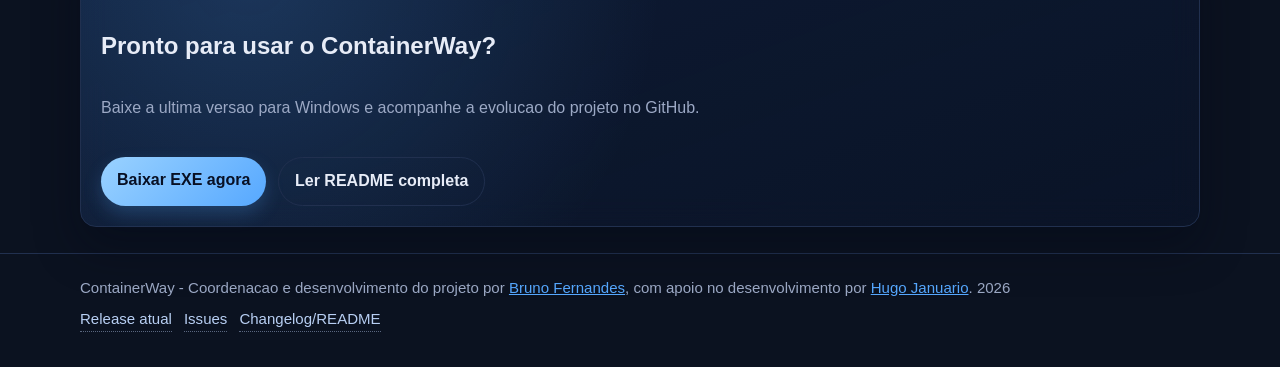
==== commit d2668eb3: "Improve hero stat cards visual separation. Add subtle top accents and per-card color variations so t" ====
--- a/index.html
+++ b/index.html
@@ -251,6 +251,15 @@
       isolation: isolate;
       overflow: hidden;
     }
+    .stat::before {
+      content: "";
+      position: absolute;
+      inset: 0 0 auto 0;
+      height: 3px;
+      background: linear-gradient(90deg, rgba(123, 182, 255, 0.95), rgba(72, 140, 230, 0.85));
+      opacity: 0.95;
+      z-index: 1;
+    }
     .stat::after {
       content: "";
       position: absolute;
@@ -267,6 +276,27 @@
       border-color: #3b5e95;
     }
     .stat:hover::after { opacity: 1; }
+    .stat:nth-child(1) {
+      background: linear-gradient(180deg, rgba(23, 44, 78, 0.78), rgba(15, 29, 54, 0.6));
+      border-color: rgba(81, 129, 202, 0.55);
+    }
+    .stat:nth-child(1)::before {
+      background: linear-gradient(90deg, #7bc2ff, #4f8cff);
+    }
+    .stat:nth-child(2) {
+      background: linear-gradient(180deg, rgba(19, 48, 69, 0.78), rgba(14, 34, 51, 0.6));
+      border-color: rgba(68, 153, 191, 0.5);
+    }
+    .stat:nth-child(2)::before {
+      background: linear-gradient(90deg, #63d1d7, #4aa8ff);
+    }
+    .stat:nth-child(3) {
+      background: linear-gradient(180deg, rgba(35, 40, 79, 0.78), rgba(21, 26, 56, 0.6));
+      border-color: rgba(124, 110, 210, 0.5);
+    }
+    .stat:nth-child(3)::before {
+      background: linear-gradient(90deg, #9aa1ff, #7292ff);
+    }
     .stat strong { display: block; font-size: 1rem; }
     .stat span { color: var(--muted); font-size: 0.95rem; }
     .section { padding: 28px 0; }
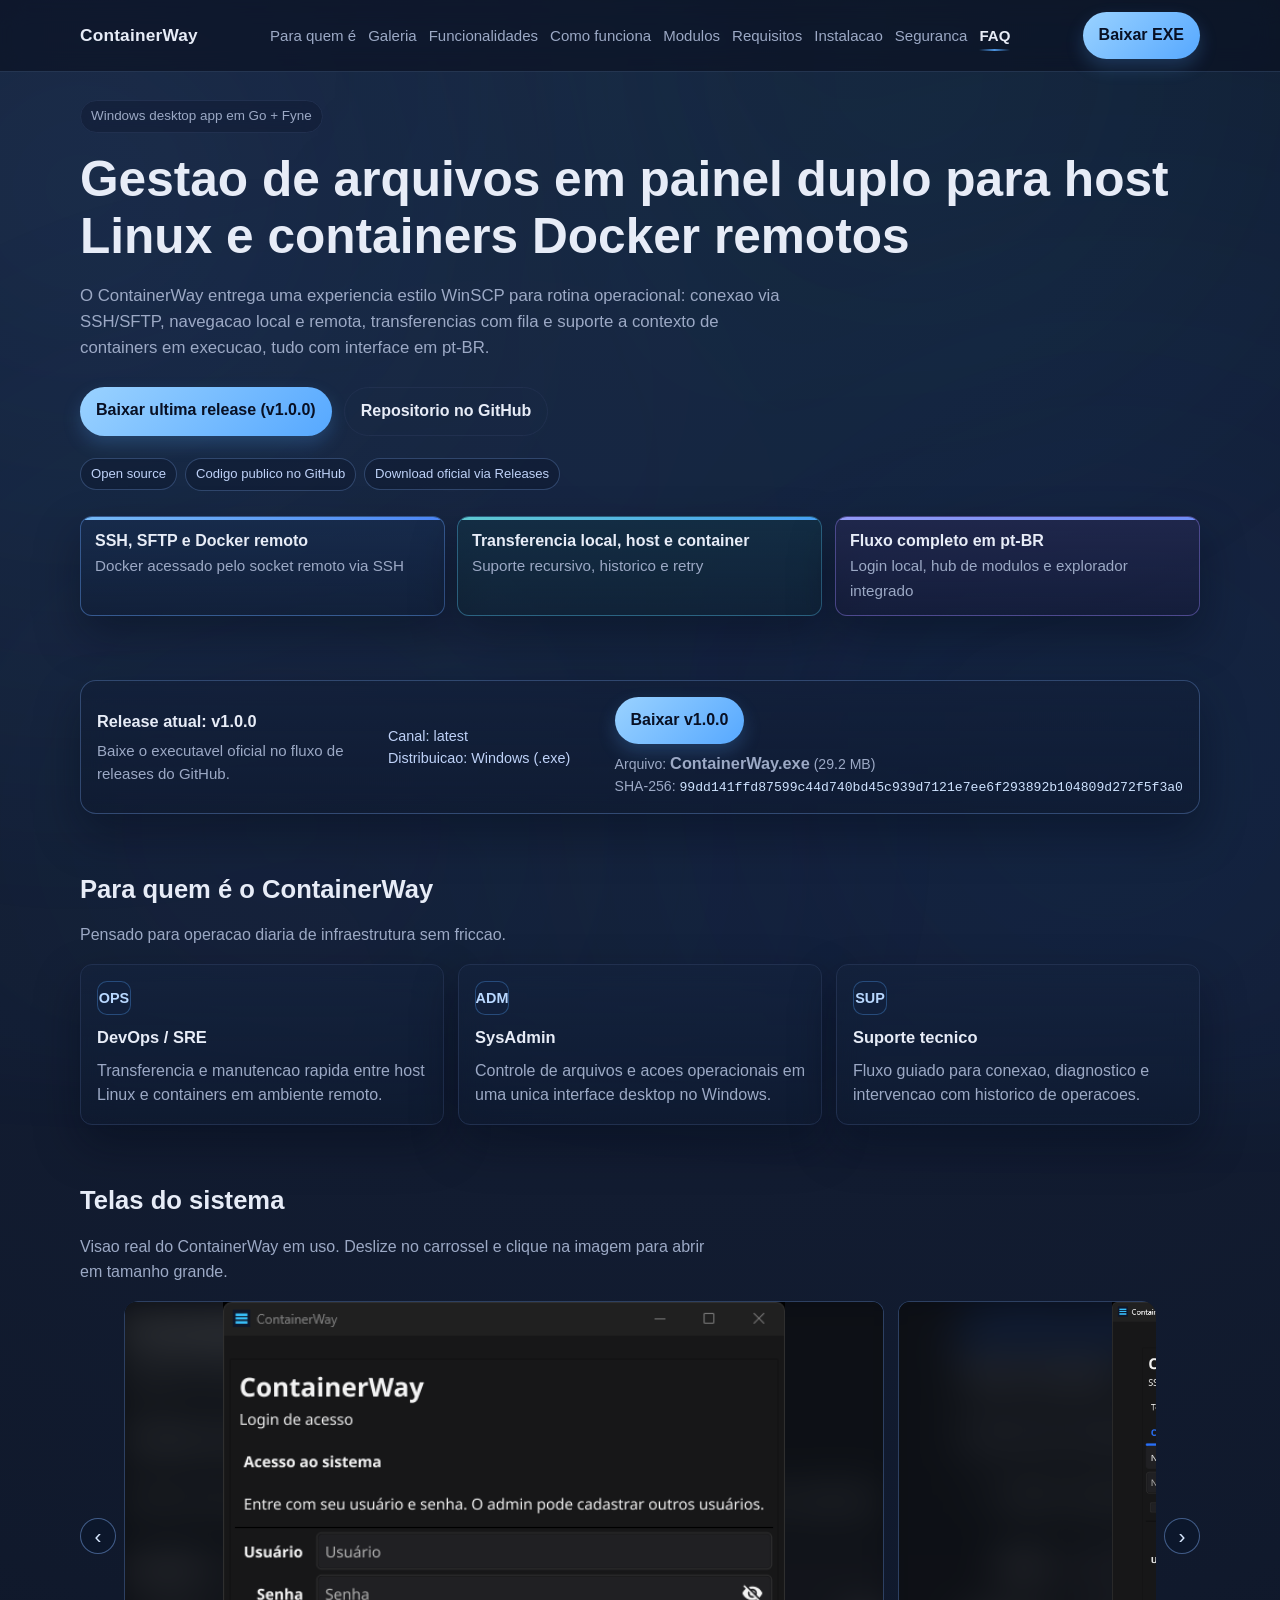
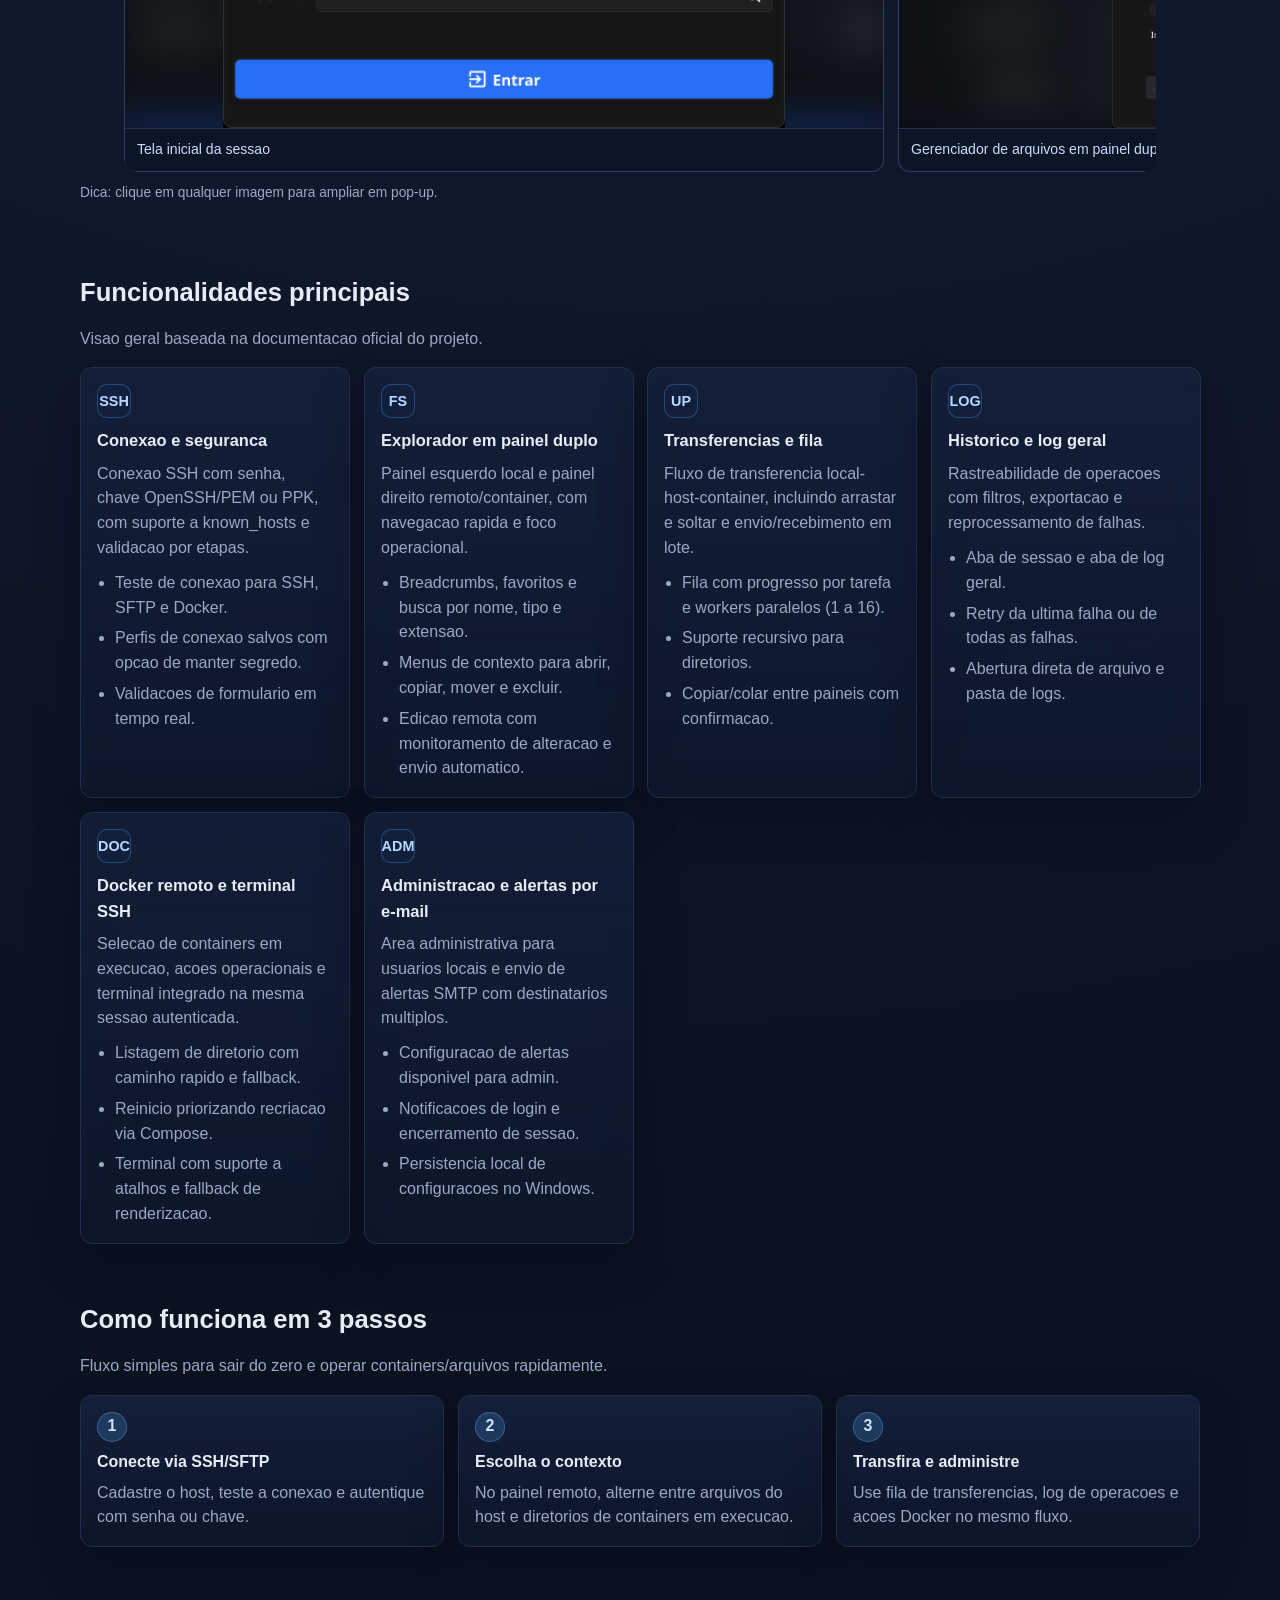
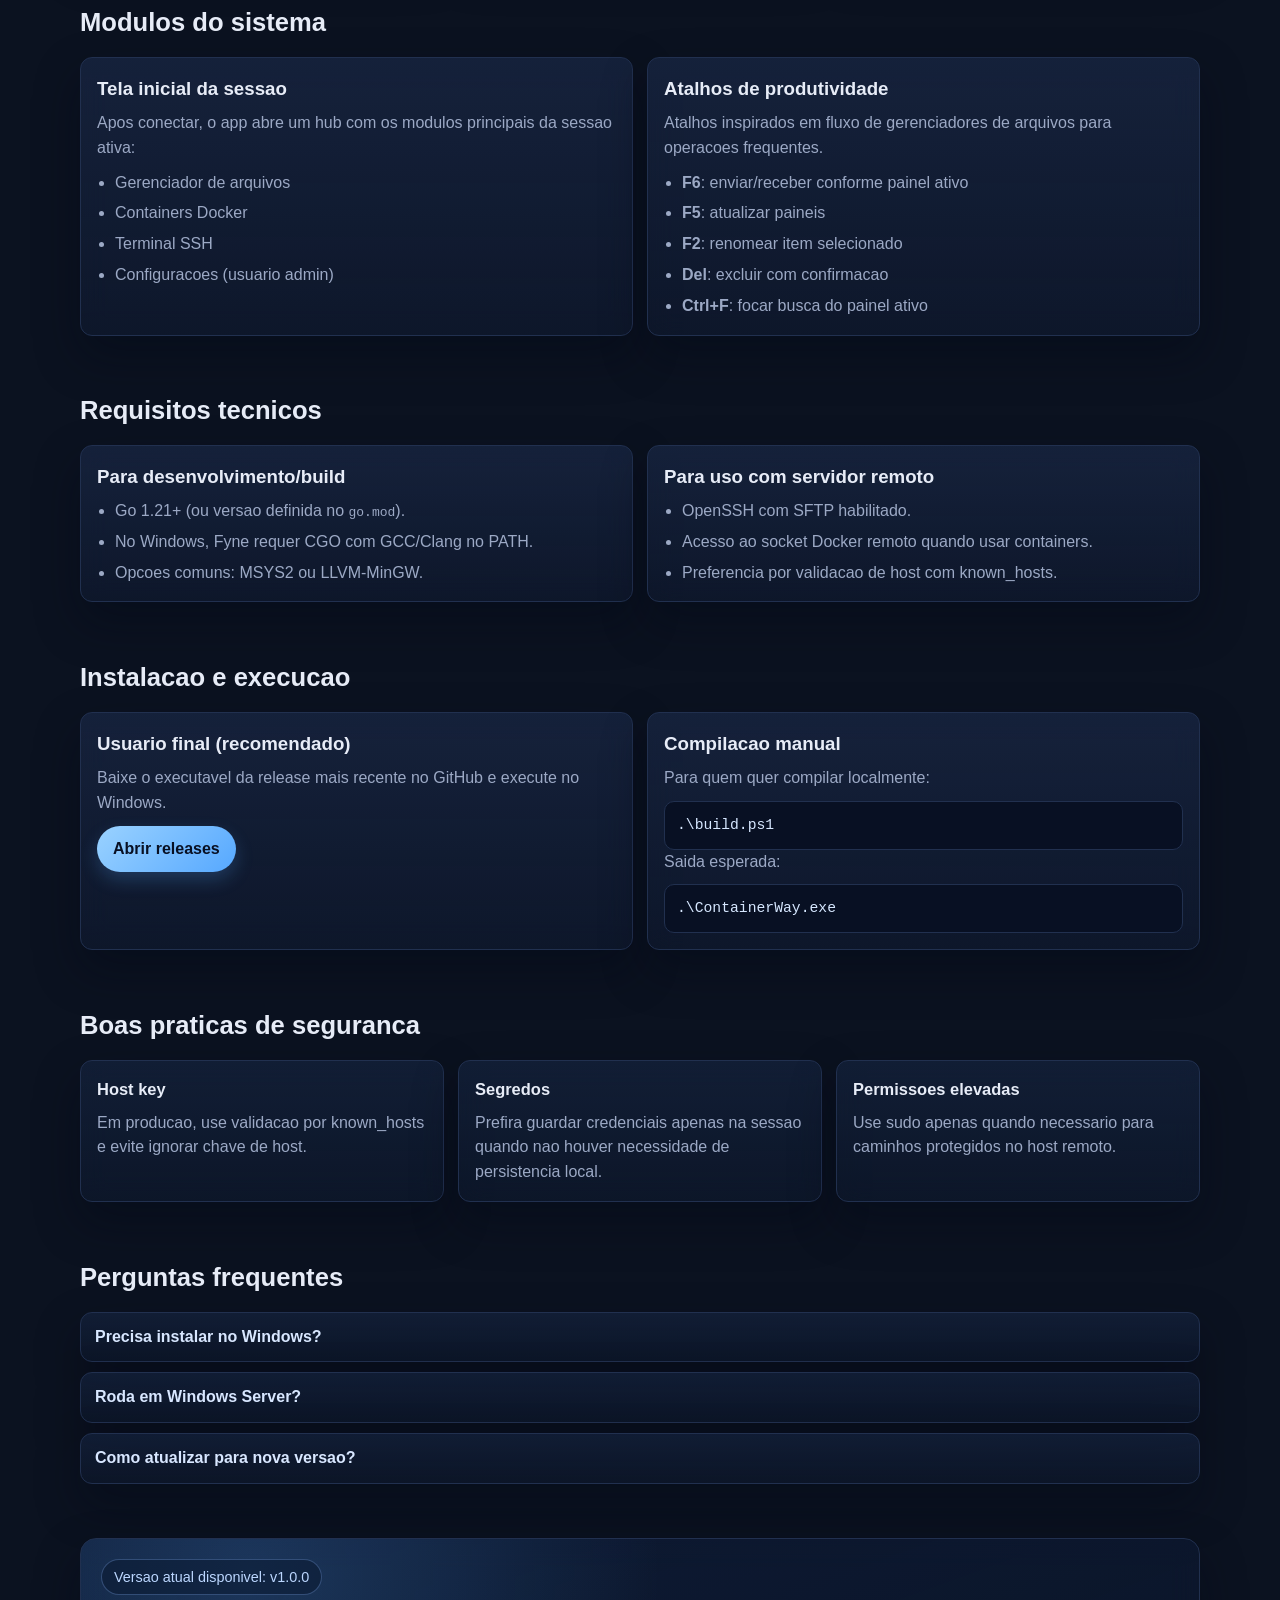
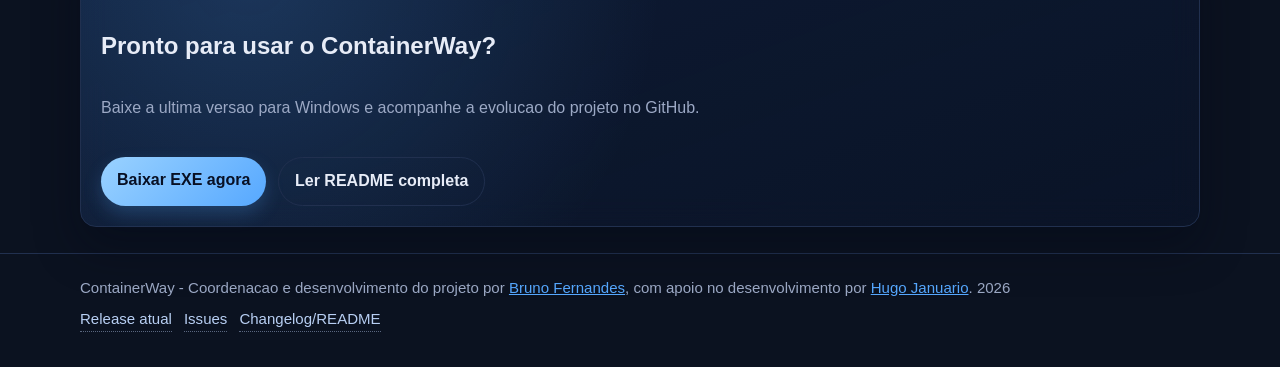
==== commit cb722b48: "Update navigation labels and ordering for consistency. Remove redundant Download menu item, align me" ====
--- a/index.html
+++ b/index.html
@@ -851,11 +851,10 @@
       <div class="brand">ContainerWay</div>
       <button class="menu-toggle" id="menuToggle" type="button" aria-expanded="false" aria-controls="mainMenu">Menu</button>
       <nav class="menu" id="mainMenu" aria-label="Navegacao principal">
-        <a href="#release">Download</a>
+        <a href="#para-quem">Para quem é</a>
         <a href="#galeria">Galeria</a>
+        <a href="#funcionalidades">Funcionalidades</a>
         <a href="#como-funciona">Como funciona</a>
-        <a href="#para-quem">Para quem e</a>
-        <a href="#funcionalidades">Funcionalidades</a>
         <a href="#modulos">Modulos</a>
         <a href="#requisitos">Requisitos</a>
         <a href="#instalacao">Instalacao</a>
@@ -911,7 +910,7 @@
     </section>
 
     <section id="para-quem" class="section reveal">
-      <h2>Para quem e o ContainerWay</h2>
+      <h2>Para quem é o ContainerWay</h2>
       <p class="section-intro">Pensado para operacao diaria de infraestrutura sem friccao.</p>
       <div class="grid">
         <article class="card">
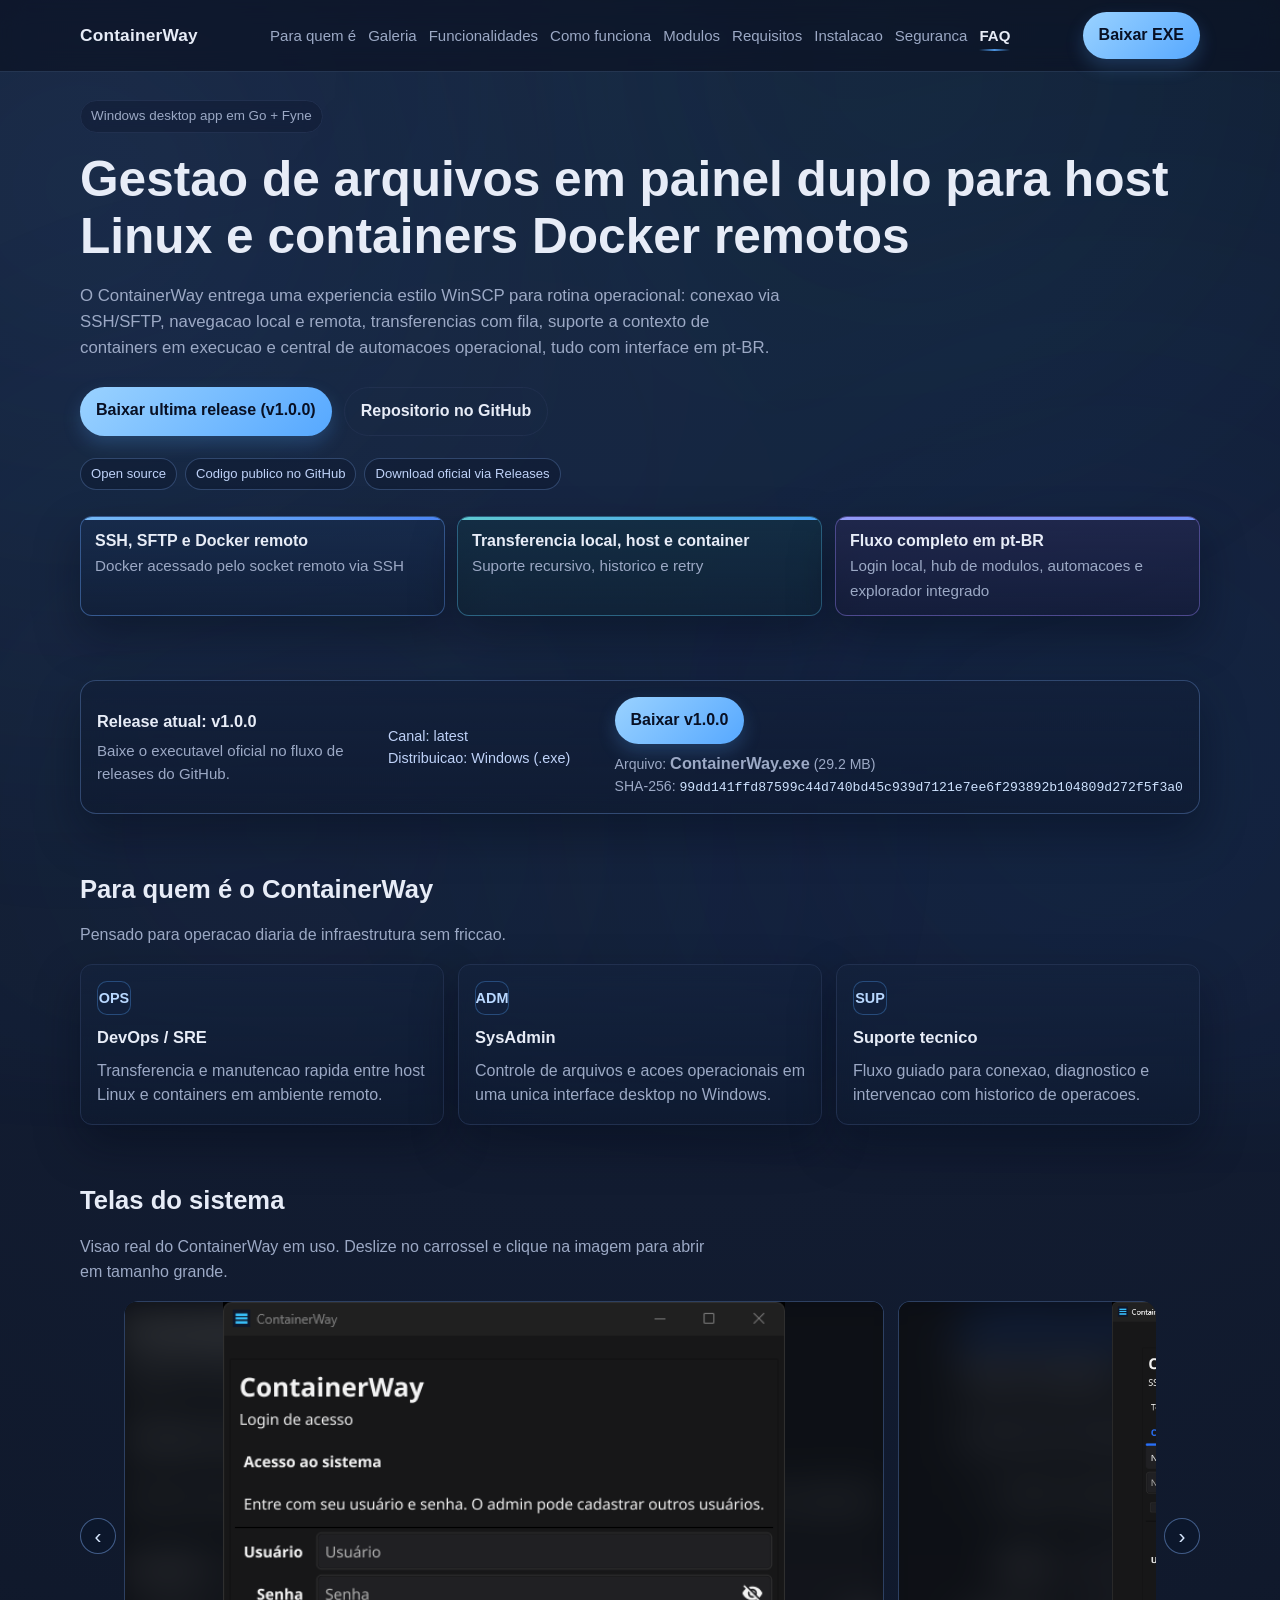
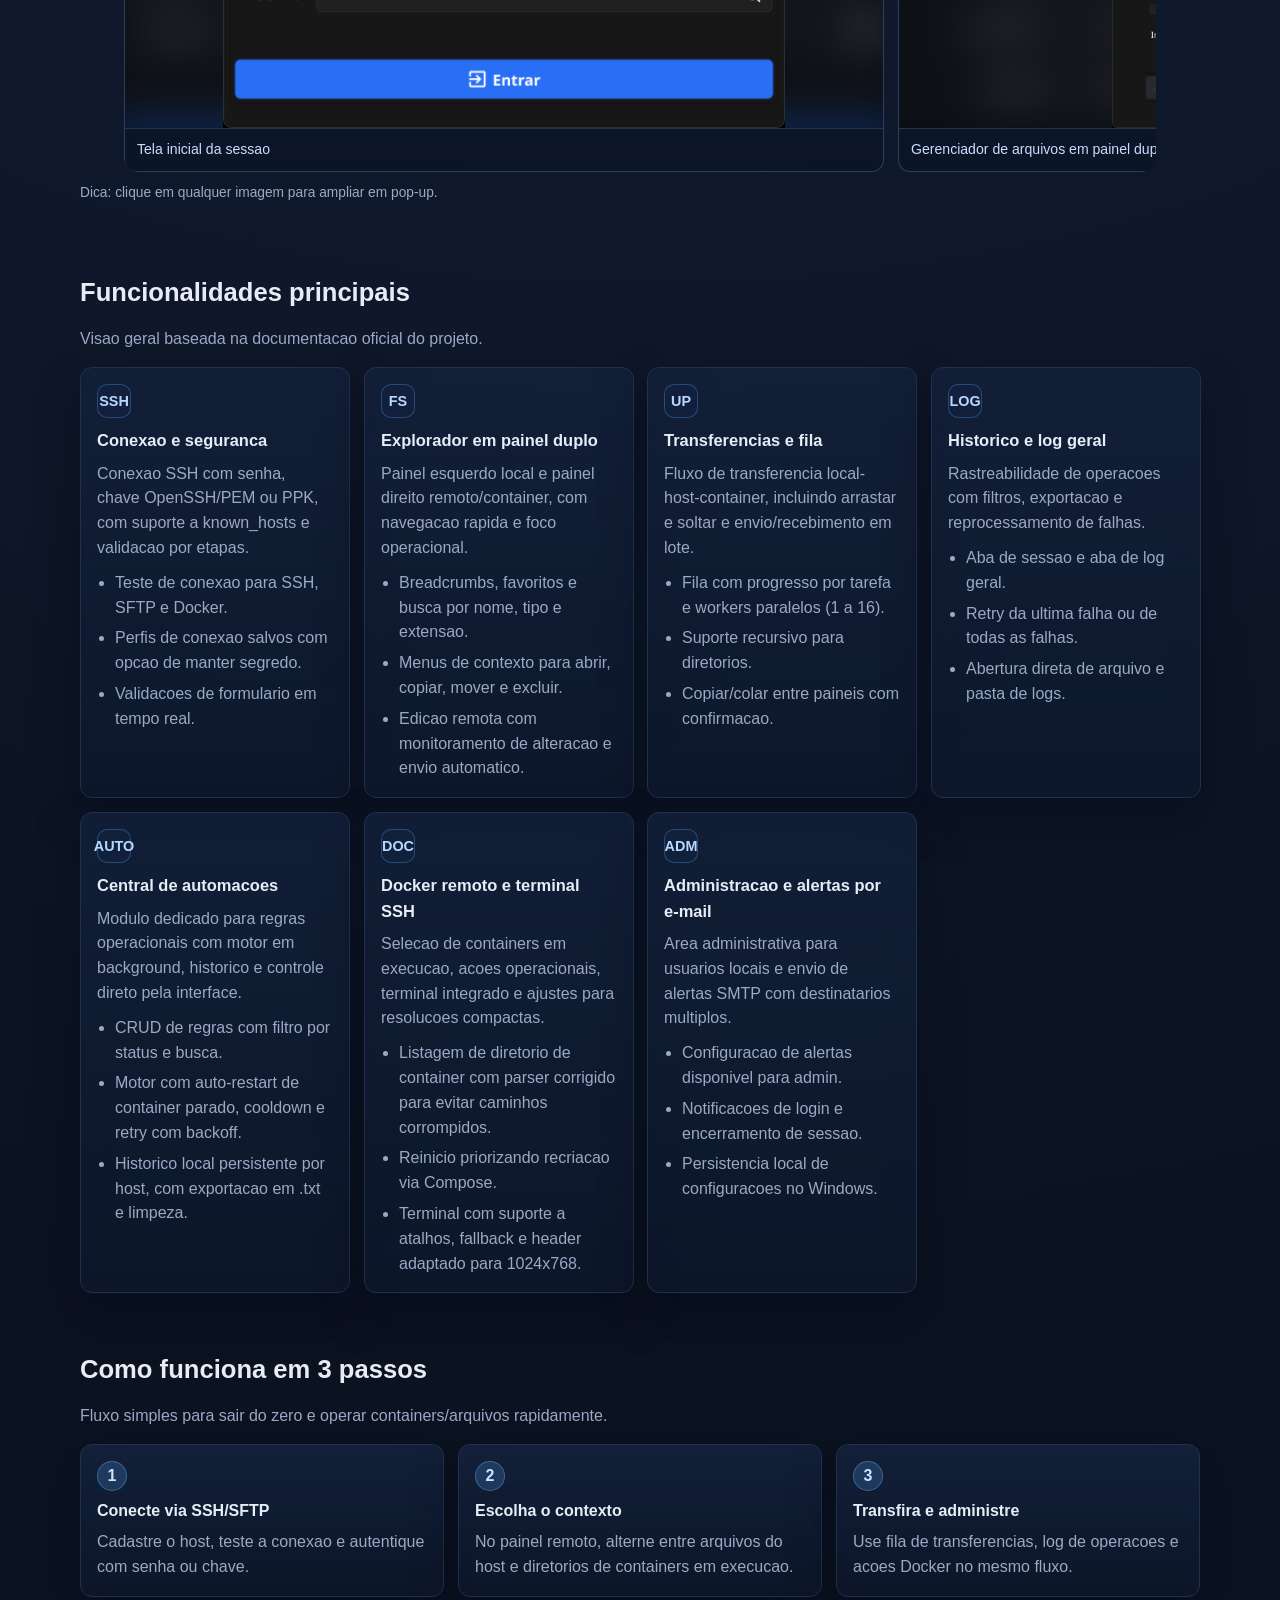
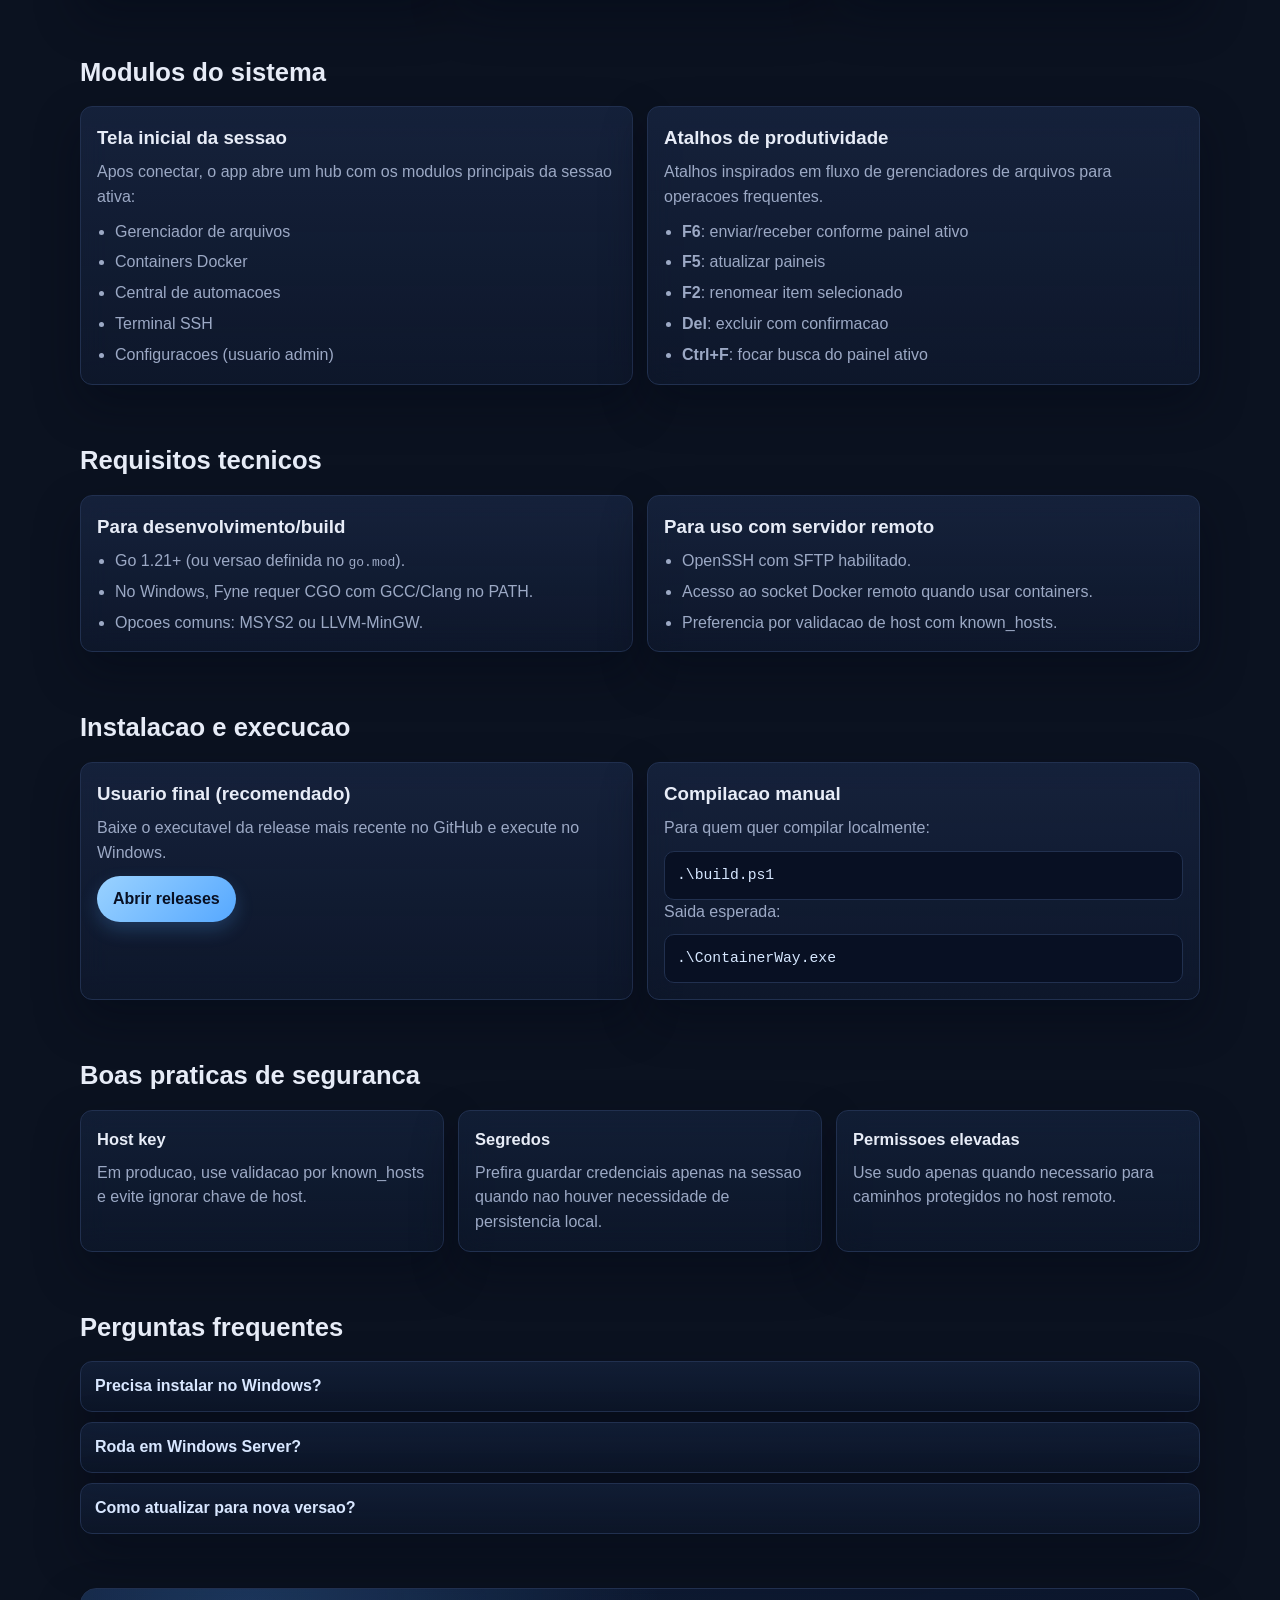
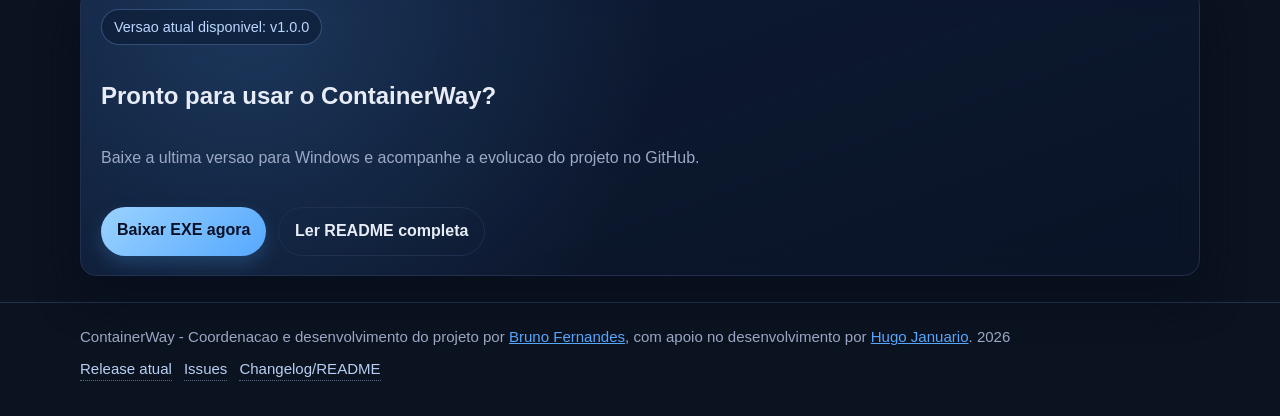
==== commit 03dba126: "atualiza gh-pages com novas funcionalidades do sistema Atualizo a landing page para refletir a centr" ====
--- a/index.html
+++ b/index.html
@@ -871,7 +871,7 @@
       <h1>Gestao de arquivos em painel duplo para host Linux e containers Docker remotos</h1>
       <p class="subtitle">
         O ContainerWay entrega uma experiencia estilo WinSCP para rotina operacional: conexao via SSH/SFTP, navegacao local e remota,
-        transferencias com fila e suporte a contexto de containers em execucao, tudo com interface em pt-BR.
+        transferencias com fila, suporte a contexto de containers em execucao e central de automacoes operacional, tudo com interface em pt-BR.
       </p>
       <div class="actions">
         <a class="btn" href="https://github.com/BrunoHF04/ContainerWay/releases/latest" target="_blank" rel="noopener noreferrer">Baixar ultima release (v1.0.0)</a>
@@ -885,7 +885,7 @@
       <div class="stats">
         <div class="stat"><strong>SSH, SFTP e Docker remoto</strong><span>Docker acessado pelo socket remoto via SSH</span></div>
         <div class="stat"><strong>Transferencia local, host e container</strong><span>Suporte recursivo, historico e retry</span></div>
-        <div class="stat"><strong>Fluxo completo em pt-BR</strong><span>Login local, hub de modulos e explorador integrado</span></div>
+        <div class="stat"><strong>Fluxo completo em pt-BR</strong><span>Login local, hub de modulos, automacoes e explorador integrado</span></div>
       </div>
     </section>
 
@@ -1038,13 +1038,23 @@
           </ul>
         </article>
         <article class="card">
+          <span class="card-icon" aria-hidden="true">AUTO</span>
+          <h3>Central de automacoes</h3>
+          <p>Modulo dedicado para regras operacionais com motor em background, historico e controle direto pela interface.</p>
+          <ul>
+            <li>CRUD de regras com filtro por status e busca.</li>
+            <li>Motor com auto-restart de container parado, cooldown e retry com backoff.</li>
+            <li>Historico local persistente por host, com exportacao em .txt e limpeza.</li>
+          </ul>
+        </article>
+        <article class="card">
           <span class="card-icon" aria-hidden="true">DOC</span>
           <h3>Docker remoto e terminal SSH</h3>
-          <p>Selecao de containers em execucao, acoes operacionais e terminal integrado na mesma sessao autenticada.</p>
+          <p>Selecao de containers em execucao, acoes operacionais, terminal integrado e ajustes para resolucoes compactas.</p>
           <ul>
-            <li>Listagem de diretorio com caminho rapido e fallback.</li>
+            <li>Listagem de diretorio de container com parser corrigido para evitar caminhos corrompidos.</li>
             <li>Reinicio priorizando recriacao via Compose.</li>
-            <li>Terminal com suporte a atalhos e fallback de renderizacao.</li>
+            <li>Terminal com suporte a atalhos, fallback e header adaptado para 1024x768.</li>
           </ul>
         </article>
         <article class="card">
@@ -1091,6 +1101,7 @@
           <ul>
             <li>Gerenciador de arquivos</li>
             <li>Containers Docker</li>
+            <li>Central de automacoes</li>
             <li>Terminal SSH</li>
             <li>Configuracoes (usuario admin)</li>
           </ul>
